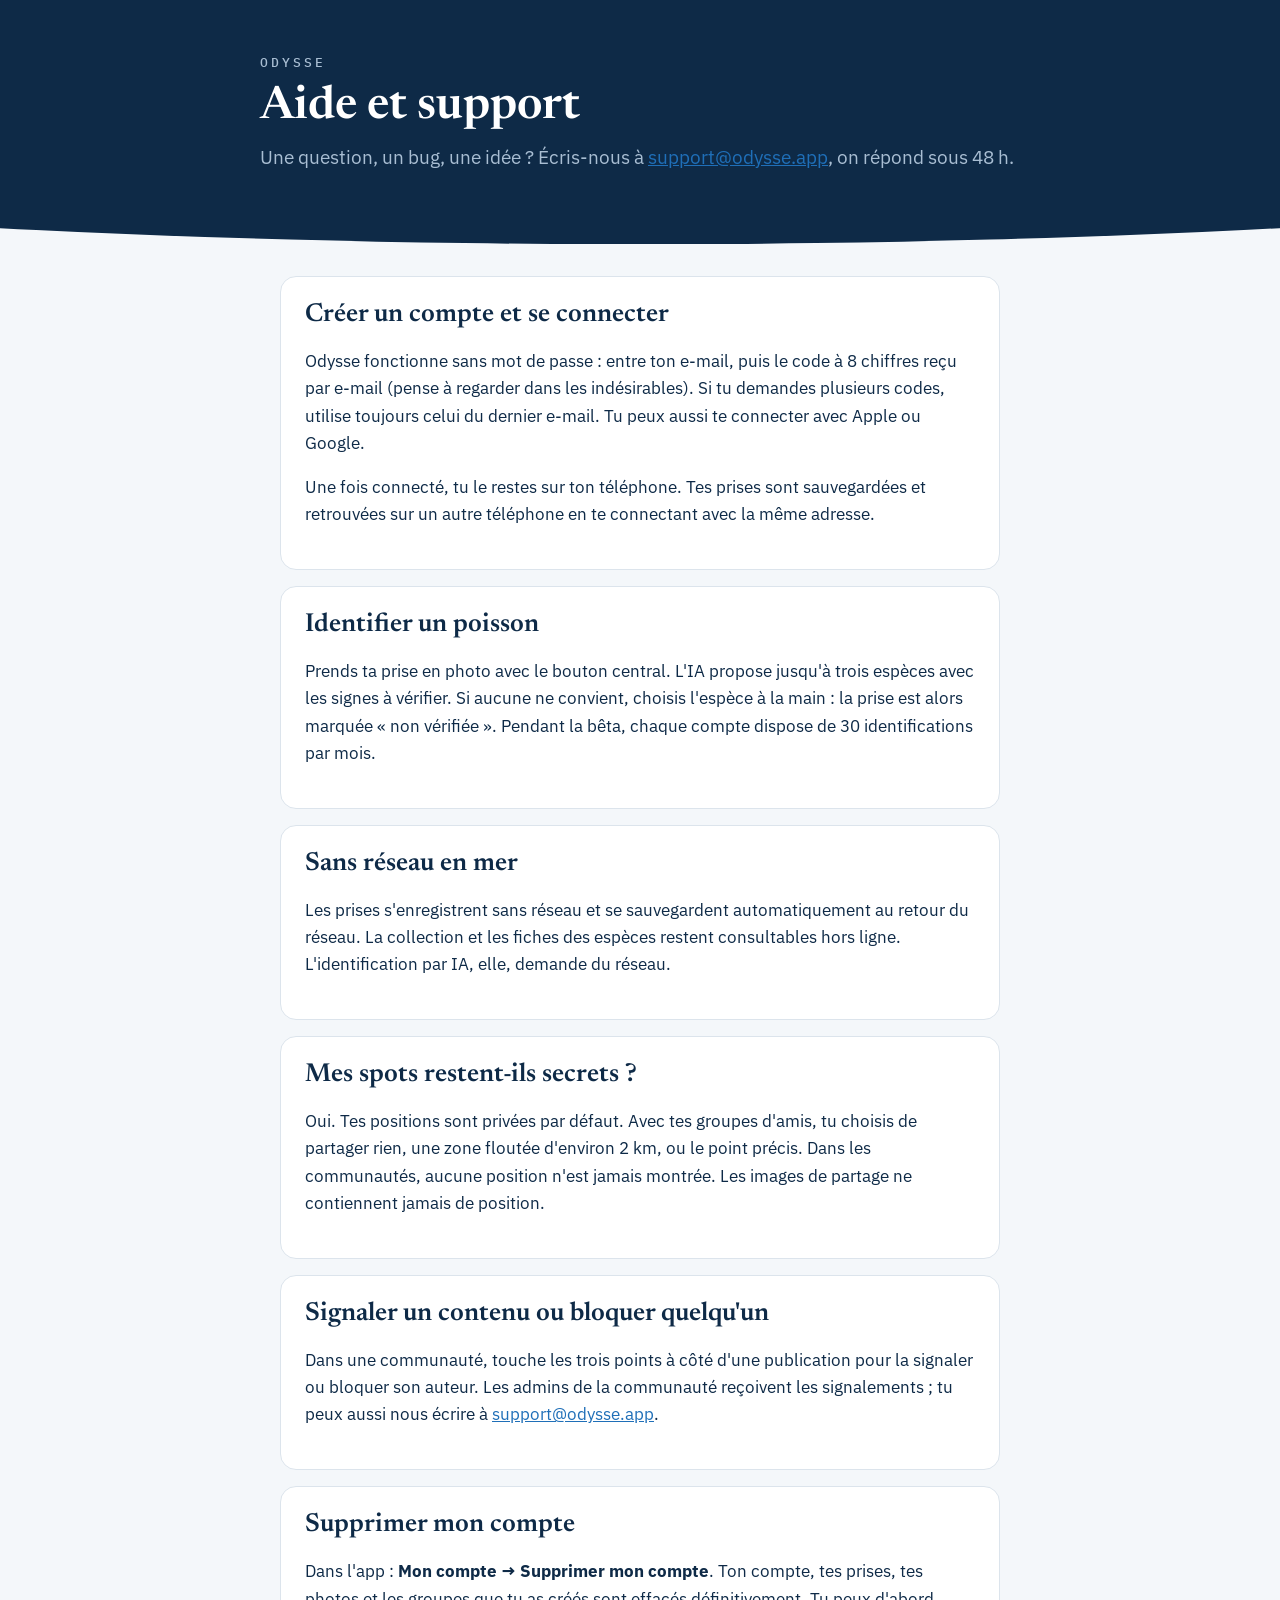
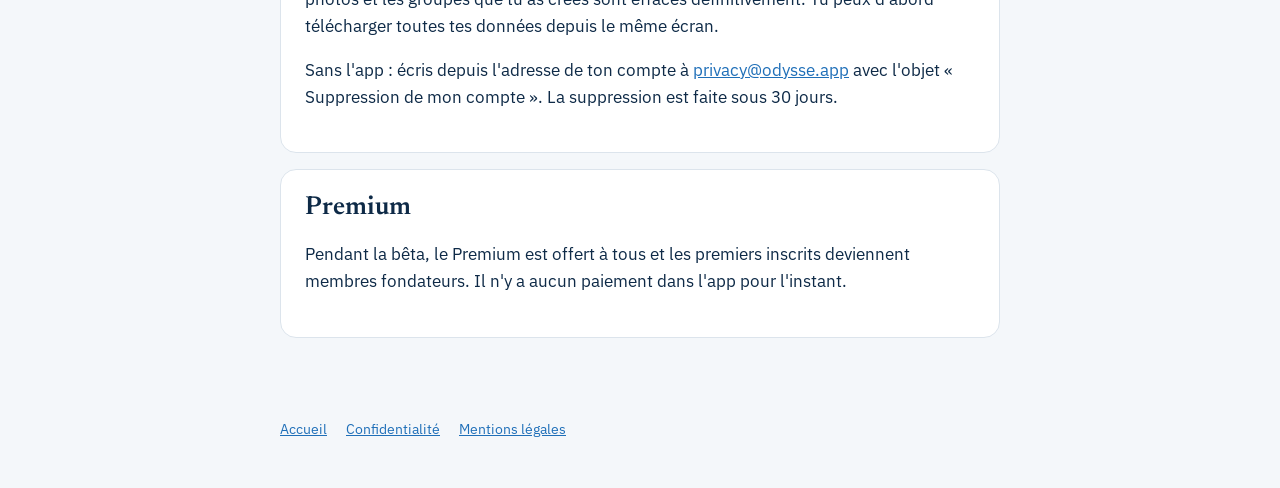
==== aide.html @ 1b55c4dd "Page Aide" ====
<!doctype html>
<html lang="fr">
<head>
  <meta charset="utf-8" />
  <meta name="viewport" content="width=device-width, initial-scale=1" />
  <title>Aide · Odysse</title>
  <meta name="description" content="Aide et support de l'app Odysse · Pêche en mer : compte, identification des poissons, confidentialité, suppression du compte." />
  <link rel="preconnect" href="https://fonts.googleapis.com" />
  <link href="https://fonts.googleapis.com/css2?family=IBM+Plex+Mono:wght@500&family=IBM+Plex+Sans:wght@400;600&family=Newsreader:wght@600&display=swap" rel="stylesheet" />
  <link rel="stylesheet" href="style.css" />
</head>
<body>
  <header>
    <div class="wrap">
      <div class="kicker"><a href="index.html" style="color:inherit;text-decoration:none">Odysse</a></div>
      <h1>Aide et support</h1>
      <p>Une question, un bug, une idée ? Écris-nous à <a href="mailto:support@odysse.app">support@odysse.app</a>, on répond sous 48 h.</p>
    </div>
  </header>
  <main class="wrap">
    <section>
      <h2>Créer un compte et se connecter</h2>
      <p>Odysse fonctionne sans mot de passe : entre ton e-mail, puis le code à 8 chiffres reçu par e-mail (pense à regarder dans les indésirables). Si tu demandes plusieurs codes, utilise toujours celui du dernier e-mail. Tu peux aussi te connecter avec Apple ou Google.</p>
      <p>Une fois connecté, tu le restes sur ton téléphone. Tes prises sont sauvegardées et retrouvées sur un autre téléphone en te connectant avec la même adresse.</p>
    </section>
    <section>
      <h2>Identifier un poisson</h2>
      <p>Prends ta prise en photo avec le bouton central. L'IA propose jusqu'à trois espèces avec les signes à vérifier. Si aucune ne convient, choisis l'espèce à la main : la prise est alors marquée « non vérifiée ». Pendant la bêta, chaque compte dispose de 30 identifications par mois.</p>
    </section>
    <section>
      <h2>Sans réseau en mer</h2>
      <p>Les prises s'enregistrent sans réseau et se sauvegardent automatiquement au retour du réseau. La collection et les fiches des espèces restent consultables hors ligne. L'identification par IA, elle, demande du réseau.</p>
    </section>
    <section>
      <h2>Mes spots restent-ils secrets ?</h2>
      <p>Oui. Tes positions sont privées par défaut. Avec tes groupes d'amis, tu choisis de partager rien, une zone floutée d'environ 2 km, ou le point précis. Dans les communautés, aucune position n'est jamais montrée. Les images de partage ne contiennent jamais de position.</p>
    </section>
    <section>
      <h2>Signaler un contenu ou bloquer quelqu'un</h2>
      <p>Dans une communauté, touche les trois points à côté d'une publication pour la signaler ou bloquer son auteur. Les admins de la communauté reçoivent les signalements ; tu peux aussi nous écrire à <a href="mailto:support@odysse.app">support@odysse.app</a>.</p>
    </section>
    <section id="supprimer-mon-compte">
      <h2>Supprimer mon compte</h2>
      <p>Dans l'app : <strong>Mon compte → Supprimer mon compte</strong>. Ton compte, tes prises, tes photos et les groupes que tu as créés sont effacés définitivement. Tu peux d'abord télécharger toutes tes données depuis le même écran.</p>
      <p>Sans l'app : écris depuis l'adresse de ton compte à <a href="mailto:privacy@odysse.app?subject=Suppression%20de%20mon%20compte%20Odysse">privacy@odysse.app</a> avec l'objet « Suppression de mon compte ». La suppression est faite sous 30 jours.</p>
    </section>
    <section>
      <h2>Premium</h2>
      <p>Pendant la bêta, le Premium est offert à tous et les premiers inscrits deviennent membres fondateurs. Il n'y a aucun paiement dans l'app pour l'instant.</p>
    </section>
  </main>
  <footer class="wrap">
    <a href="index.html">Accueil</a>
    <a href="confidentialite.html">Confidentialité</a>
    <a href="mentions-legales.html">Mentions légales</a>
  </footer>
</body>
</html>
---- style.css ----
:root {
  --deep: #0e2a47;
  --deep-2: #a9bed3;
  --bg: #f4f7fa;
  --surface: #ffffff;
  --border: #dce4ec;
  --text: #0e2a47;
  --muted: #5e738a;
  --accent: #1f6fb8;
}
* { box-sizing: border-box; }
body {
  margin: 0;
  background: var(--bg);
  color: var(--text);
  font: 17px/1.6 'IBM Plex Sans', system-ui, sans-serif;
}
a { color: var(--accent); }
header {
  background: var(--deep);
  color: #fff;
  padding: 56px 20px 72px;
  clip-path: ellipse(140% 100% at 50% 0%);
}
.wrap { max-width: 760px; margin: 0 auto; }
.kicker {
  font: 500 13px/1 'IBM Plex Mono', monospace;
  letter-spacing: 3px;
  color: var(--deep-2);
  text-transform: uppercase;
}
h1, h2 { font-family: 'Newsreader', Georgia, serif; font-weight: 600; line-height: 1.15; }
h1 { font-size: 46px; margin: 12px 0 8px; }
header p { color: var(--deep-2); font-size: 19px; margin: 0; }
main { padding: 32px 20px 64px; }
section {
  background: var(--surface);
  border: 1px solid var(--border);
  border-radius: 16px;
  padding: 24px;
  margin-bottom: 16px;
}
h2 { font-size: 26px; margin: 0 0 10px; }
ul { padding-left: 20px; }
li { margin-bottom: 6px; }
.muted { color: var(--muted); font-size: 15px; }
footer { padding: 0 20px 48px; color: var(--muted); font-size: 14px; }
footer a { margin-right: 16px; }
@media (max-width: 600px) { h1 { font-size: 36px; } }

/* Page d'accueil */
.hero { padding: 72px 20px 96px; }
.hero h1 { font-size: 54px; }
.hero .lead { font-size: 21px; max-width: 560px; }
.cta {
  display: inline-block;
  margin-top: 28px;
  padding: 14px 22px;
  border-radius: 12px;
  background: #fff;
  color: var(--deep);
  font-weight: 600;
  text-decoration: none;
}
.cta-note { display: block; margin-top: 10px; font-size: 14px; color: var(--deep-2); }
.section-title { font-family: 'Newsreader', Georgia, serif; font-size: 34px; margin: 48px 0 6px; }
.section-lead { color: var(--muted); margin: 0 0 20px; }
.grid { display: grid; grid-template-columns: repeat(3, 1fr); gap: 14px; }
.grid-2 { grid-template-columns: repeat(2, 1fr); }
.card {
  background: var(--surface);
  border: 1px solid var(--border);
  border-radius: 16px;
  padding: 20px;
}
.card h3 { margin: 6px 0 6px; font-size: 18px; }
.card p { margin: 0; color: var(--muted); font-size: 15px; }
.step {
  font: 500 13px/1 'IBM Plex Mono', monospace;
  color: var(--accent);
}
.plan { display: flex; flex-direction: column; gap: 6px; }
.plan.featured { border: 2px solid var(--accent); }
.price { font: 600 36px/1.1 'IBM Plex Mono', monospace; color: var(--text); }
.price small { font-size: 15px; color: var(--muted); font-weight: 400; }
.plan ul { margin: 8px 0 0; padding-left: 18px; color: var(--text); font-size: 15px; }
.badge {
  align-self: flex-start;
  padding: 3px 10px;
  border-radius: 999px;
  background: #e7f0f8;
  color: var(--accent);
  font: 500 12px/1.4 'IBM Plex Mono', monospace;
}
.bar { display: flex; height: 18px; border-radius: 9px; overflow: hidden; margin: 14px 0 10px; }
.bar span { display: block; }
.legend { display: grid; grid-template-columns: repeat(2, 1fr); gap: 8px 16px; font-size: 15px; }
.legend i { display: inline-block; width: 10px; height: 10px; border-radius: 3px; margin-right: 8px; }
.series { display: flex; flex-wrap: wrap; gap: 8px; }
.series span {
  padding: 8px 14px;
  border-radius: 999px;
  border: 1px solid var(--border);
  background: var(--surface);
  font-size: 15px;
}
.series .on { background: var(--deep); color: #fff; border-color: var(--deep); }
@media (max-width: 720px) {
  .grid, .grid-2, .legend { grid-template-columns: 1fr; }
  .hero h1 { font-size: 40px; }
}
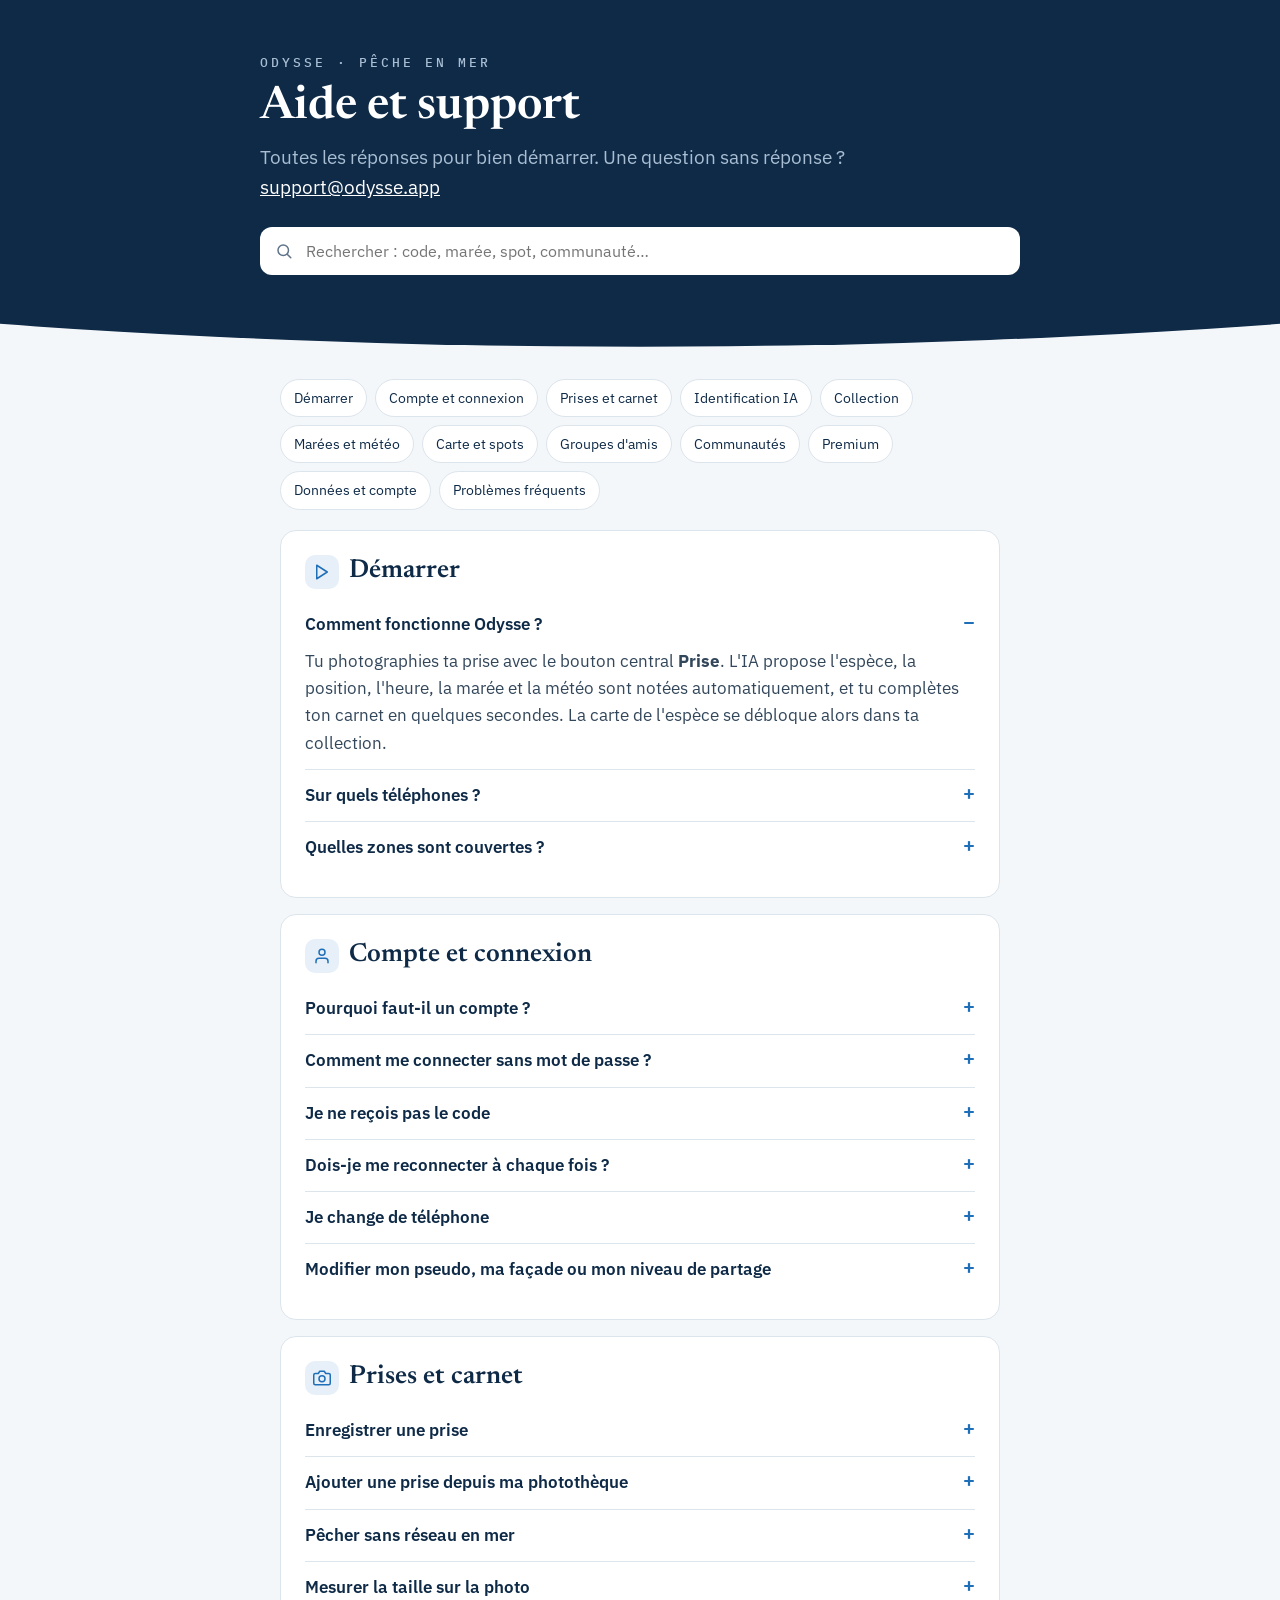
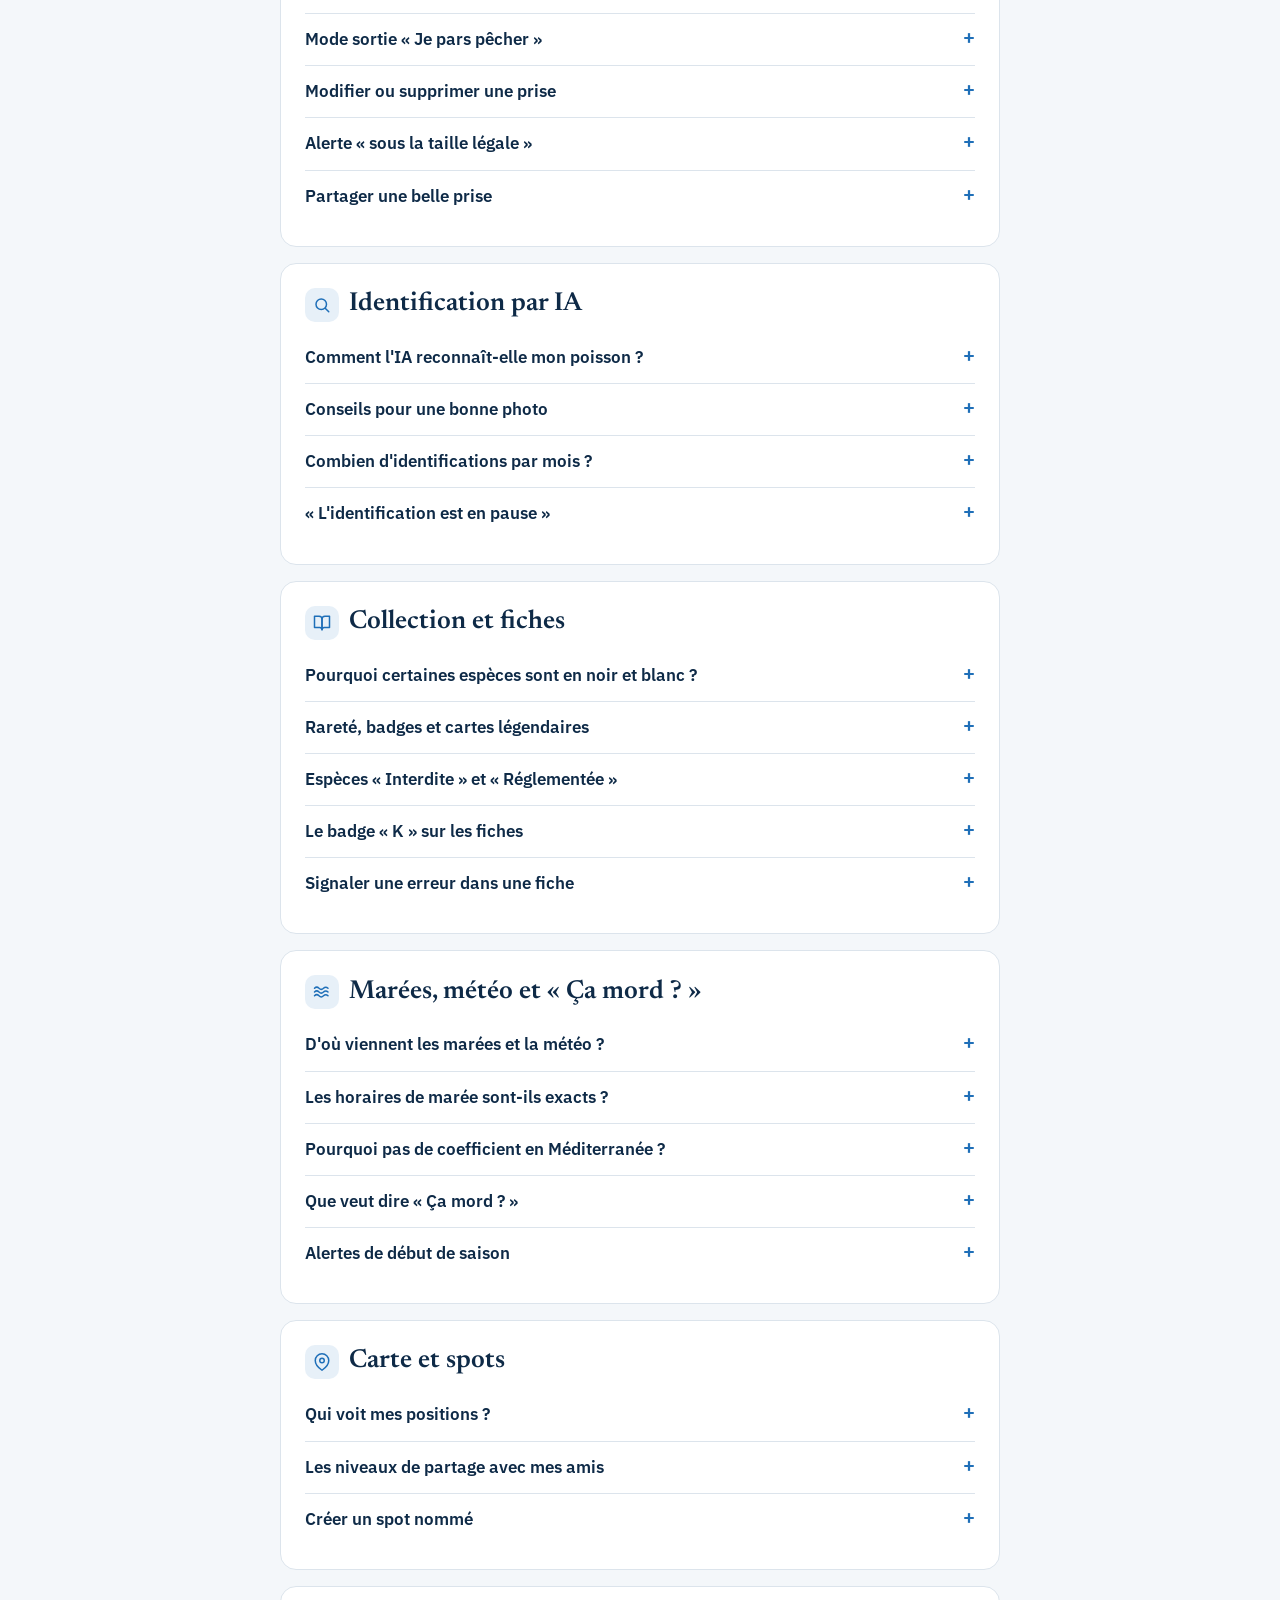
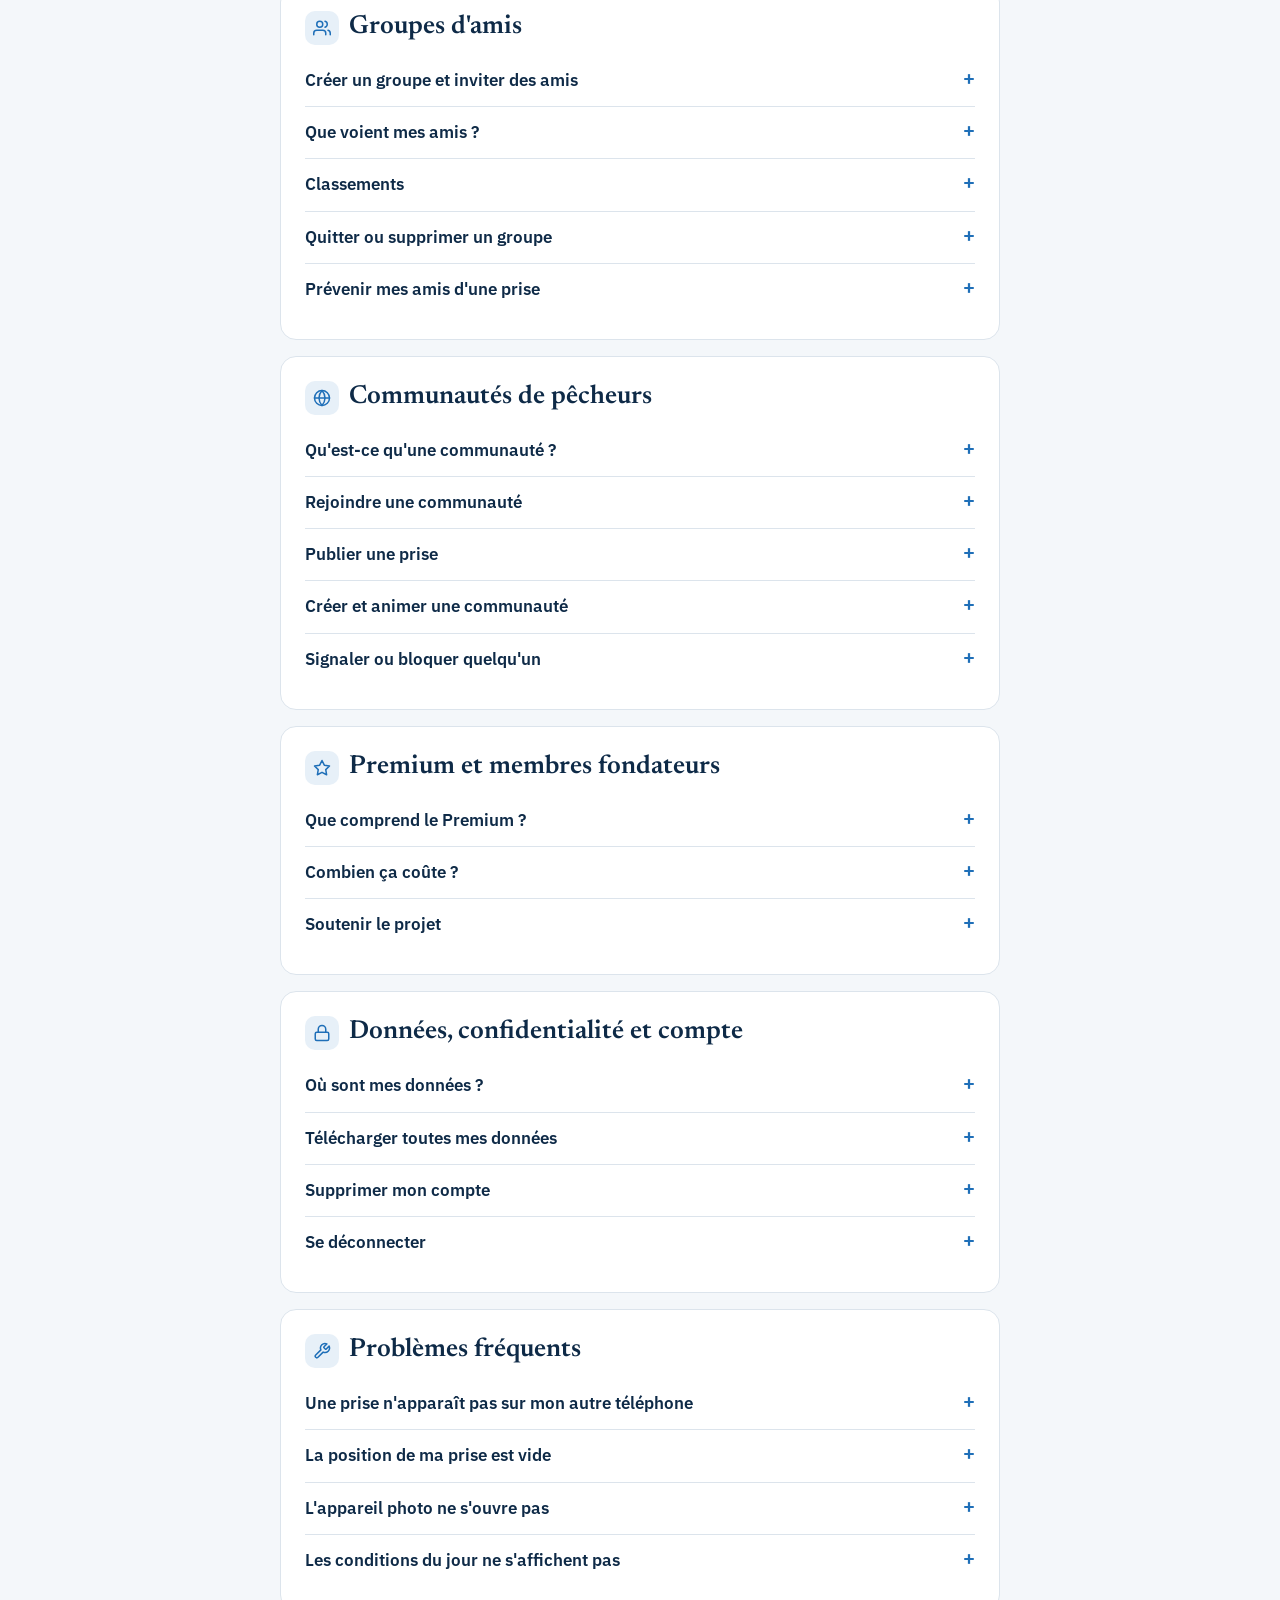
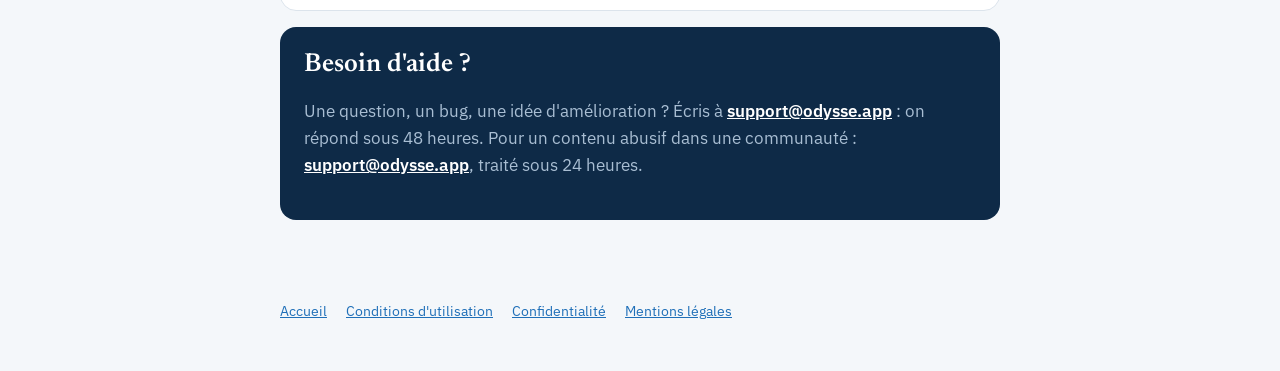
==== commit f903d0c2: "Page Aide complète" ====
--- a/aide.html
+++ b/aide.html
@@ -4,55 +4,389 @@
   <meta charset="utf-8" />
   <meta name="viewport" content="width=device-width, initial-scale=1" />
   <title>Aide · Odysse</title>
-  <meta name="description" content="Aide et support de l'app Odysse · Pêche en mer : compte, identification des poissons, confidentialité, suppression du compte." />
+  <meta name="description" content="Aide et support de l'app Odysse · Pêche en mer : compte, prises, identification par IA, collection, marées, spots, groupes, communautés, Premium, confidentialité." />
   <link rel="preconnect" href="https://fonts.googleapis.com" />
   <link href="https://fonts.googleapis.com/css2?family=IBM+Plex+Mono:wght@500&family=IBM+Plex+Sans:wght@400;600&family=Newsreader:wght@600&display=swap" rel="stylesheet" />
   <link rel="stylesheet" href="style.css" />
+  <style>
+    .search { position: relative; margin-top: 24px; }
+    .search input {
+      width: 100%; padding: 14px 16px 14px 46px; border-radius: 12px; border: 0;
+      font: 16px 'IBM Plex Sans', sans-serif; color: var(--text);
+    }
+    .search svg { position: absolute; left: 15px; top: 50%; transform: translateY(-50%); }
+    .toc { display: flex; flex-wrap: wrap; gap: 8px; margin: 0 0 20px; }
+    .toc a {
+      padding: 7px 13px; border-radius: 999px; background: var(--surface); border: 1px solid var(--border);
+      text-decoration: none; color: var(--text); font-size: 14px;
+    }
+    .toc a:hover { border-color: var(--accent); color: var(--accent); }
+    section h2 { display: flex; align-items: center; gap: 10px; }
+    section h2 .ico { width: 34px; height: 34px; border-radius: 10px; background: #e7f0f8; display: grid; place-items: center; flex: none; }
+    details { border-top: 1px solid var(--border); padding: 12px 0; }
+    details:first-of-type { border-top: 0; }
+    summary { cursor: pointer; font-weight: 600; list-style: none; display: flex; justify-content: space-between; gap: 12px; }
+    summary::-webkit-details-marker { display: none; }
+    summary::after { content: '+'; color: var(--accent); font: 600 20px/1 'IBM Plex Mono', monospace; }
+    details[open] summary::after { content: '−'; }
+    details p, details ul { margin: 10px 0 0; color: #33475b; }
+    details li { margin-bottom: 4px; }
+    .contact { background: var(--deep); color: #fff; border: 0; }
+    .contact h2, .contact p { color: #fff; }
+    .contact p { color: var(--deep-2); }
+    .contact a { color: #fff; font-weight: 600; }
+    .empty { display: none; text-align: center; color: var(--muted); padding: 24px; }
+    mark { background: #fbf3e4; padding: 0 2px; border-radius: 3px; }
+  </style>
 </head>
 <body>
   <header>
     <div class="wrap">
-      <div class="kicker"><a href="index.html" style="color:inherit;text-decoration:none">Odysse</a></div>
+      <div class="kicker"><a href="index.html" style="color:inherit;text-decoration:none">Odysse · Pêche en mer</a></div>
       <h1>Aide et support</h1>
-      <p>Une question, un bug, une idée ? Écris-nous à <a href="mailto:support@odysse.app">support@odysse.app</a>, on répond sous 48 h.</p>
+      <p>Toutes les réponses pour bien démarrer. Une question sans réponse ? <a href="mailto:support@odysse.app" style="color:#fff">support@odysse.app</a></p>
+      <div class="search">
+        <svg width="18" height="18" viewBox="0 0 24 24" fill="none" stroke="#5e738a" stroke-width="2" stroke-linecap="round" aria-hidden="true"><circle cx="11" cy="11" r="7"/><line x1="21" y1="21" x2="16.6" y2="16.6"/></svg>
+        <input id="q" type="search" placeholder="Rechercher : code, marée, spot, communauté…" aria-label="Rechercher dans l'aide" />
+      </div>
     </div>
   </header>
+
   <main class="wrap">
-    <section>
-      <h2>Créer un compte et se connecter</h2>
-      <p>Odysse fonctionne sans mot de passe : entre ton e-mail, puis le code à 8 chiffres reçu par e-mail (pense à regarder dans les indésirables). Si tu demandes plusieurs codes, utilise toujours celui du dernier e-mail. Tu peux aussi te connecter avec Apple ou Google.</p>
-      <p>Une fois connecté, tu le restes sur ton téléphone. Tes prises sont sauvegardées et retrouvées sur un autre téléphone en te connectant avec la même adresse.</p>
-    </section>
-    <section>
-      <h2>Identifier un poisson</h2>
-      <p>Prends ta prise en photo avec le bouton central. L'IA propose jusqu'à trois espèces avec les signes à vérifier. Si aucune ne convient, choisis l'espèce à la main : la prise est alors marquée « non vérifiée ». Pendant la bêta, chaque compte dispose de 30 identifications par mois.</p>
-    </section>
-    <section>
-      <h2>Sans réseau en mer</h2>
-      <p>Les prises s'enregistrent sans réseau et se sauvegardent automatiquement au retour du réseau. La collection et les fiches des espèces restent consultables hors ligne. L'identification par IA, elle, demande du réseau.</p>
-    </section>
-    <section>
-      <h2>Mes spots restent-ils secrets ?</h2>
-      <p>Oui. Tes positions sont privées par défaut. Avec tes groupes d'amis, tu choisis de partager rien, une zone floutée d'environ 2 km, ou le point précis. Dans les communautés, aucune position n'est jamais montrée. Les images de partage ne contiennent jamais de position.</p>
-    </section>
-    <section>
-      <h2>Signaler un contenu ou bloquer quelqu'un</h2>
-      <p>Dans une communauté, touche les trois points à côté d'une publication pour la signaler ou bloquer son auteur. Les admins de la communauté reçoivent les signalements ; tu peux aussi nous écrire à <a href="mailto:support@odysse.app">support@odysse.app</a>.</p>
-    </section>
-    <section id="supprimer-mon-compte">
-      <h2>Supprimer mon compte</h2>
-      <p>Dans l'app : <strong>Mon compte → Supprimer mon compte</strong>. Ton compte, tes prises, tes photos et les groupes que tu as créés sont effacés définitivement. Tu peux d'abord télécharger toutes tes données depuis le même écran.</p>
-      <p>Sans l'app : écris depuis l'adresse de ton compte à <a href="mailto:privacy@odysse.app?subject=Suppression%20de%20mon%20compte%20Odysse">privacy@odysse.app</a> avec l'objet « Suppression de mon compte ». La suppression est faite sous 30 jours.</p>
-    </section>
-    <section>
-      <h2>Premium</h2>
-      <p>Pendant la bêta, le Premium est offert à tous et les premiers inscrits deviennent membres fondateurs. Il n'y a aucun paiement dans l'app pour l'instant.</p>
+    <nav class="toc" aria-label="Sommaire">
+      <a href="#demarrer">Démarrer</a>
+      <a href="#compte">Compte et connexion</a>
+      <a href="#prises">Prises et carnet</a>
+      <a href="#ia">Identification IA</a>
+      <a href="#collection">Collection</a>
+      <a href="#conditions">Marées et météo</a>
+      <a href="#spots">Carte et spots</a>
+      <a href="#amis">Groupes d'amis</a>
+      <a href="#communautes">Communautés</a>
+      <a href="#premium">Premium</a>
+      <a href="#donnees">Données et compte</a>
+      <a href="#problemes">Problèmes fréquents</a>
+    </nav>
+
+    <section id="demarrer">
+      <h2><span class="ico"><svg width="18" height="18" viewBox="0 0 24 24" fill="none" stroke="#1F6FB8" stroke-width="2" stroke-linecap="round" stroke-linejoin="round" aria-hidden="true"><polygon points="5 3 19 12 5 21 5 3"/></svg></span>Démarrer</h2>
+      <details open>
+        <summary>Comment fonctionne Odysse ?</summary>
+        <p>Tu photographies ta prise avec le bouton central <strong>Prise</strong>. L'IA propose l'espèce, la position, l'heure, la marée et la météo sont notées automatiquement, et tu complètes ton carnet en quelques secondes. La carte de l'espèce se débloque alors dans ta collection.</p>
+      </details>
+      <details>
+        <summary>Sur quels téléphones ?</summary>
+        <p>iPhone d'abord (iOS récent), Android ensuite. L'app est en français et en anglais, selon la langue de ton téléphone.</p>
+      </details>
+      <details>
+        <summary>Quelles zones sont couvertes ?</summary>
+        <p>La Manche, l'Atlantique et la Méditerranée françaises : plus de 150 espèces de poissons, céphalopodes, crustacés et coquillages, avec la réglementation par façade.</p>
+      </details>
+    </section>
+
+    <section id="compte">
+      <h2><span class="ico"><svg width="18" height="18" viewBox="0 0 24 24" fill="none" stroke="#1F6FB8" stroke-width="2" stroke-linecap="round" stroke-linejoin="round" aria-hidden="true"><path d="M20 21v-2a4 4 0 0 0-4-4H8a4 4 0 0 0-4 4v2"/><circle cx="12" cy="7" r="4"/></svg></span>Compte et connexion</h2>
+      <details>
+        <summary>Pourquoi faut-il un compte ?</summary>
+        <p>Ton compte sauvegarde ton carnet et tes photos en ligne : tu les retrouves sur un nouveau téléphone, et tu peux pêcher avec tes amis. Ton e-mail n'est jamais montré aux autres.</p>
+      </details>
+      <details>
+        <summary>Comment me connecter sans mot de passe ?</summary>
+        <p>Entre ton e-mail : tu reçois un <strong>code à 8 chiffres</strong> (objet « Ton code Odysse »), valable une heure. Tu peux aussi utiliser <strong>Continuer avec Apple</strong> ou <strong>Continuer avec Google</strong>.</p>
+      </details>
+      <details>
+        <summary>Je ne reçois pas le code</summary>
+        <ul>
+          <li>Regarde dans les <strong>indésirables</strong> (spam) et l'onglet Promotions de Gmail.</li>
+          <li>Vérifie l'orthographe de l'adresse.</li>
+          <li>Le bouton « Renvoyer un code » apparaît après 60 secondes. Utilise toujours le code du <strong>dernier</strong> e-mail : chaque nouvelle demande annule la précédente.</li>
+          <li>Après plusieurs demandes rapprochées, les envois sont bloqués quelques minutes par sécurité : patiente puis réessaie.</li>
+        </ul>
+      </details>
+      <details>
+        <summary>Dois-je me reconnecter à chaque fois ?</summary>
+        <p>Non. Une fois connecté, tu le restes sur ton téléphone, même sans réseau. Tu ne te reconnectes qu'après « Se déconnecter » ou sur un nouveau téléphone.</p>
+      </details>
+      <details>
+        <summary>Je change de téléphone</summary>
+        <p>Installe Odysse et connecte-toi avec la même adresse (ou le même compte Apple / Google) : tes prises et leurs photos sont récupérées automatiquement.</p>
+      </details>
+      <details>
+        <summary>Modifier mon pseudo, ma façade ou mon niveau de partage</summary>
+        <p>Dans <strong>Mon compte</strong> (icône en haut de l'accueil). Ton pseudo est le seul nom visible par tes amis et les communautés.</p>
+      </details>
+    </section>
+
+    <section id="prises">
+      <h2><span class="ico"><svg width="18" height="18" viewBox="0 0 24 24" fill="none" stroke="#1F6FB8" stroke-width="2" stroke-linecap="round" stroke-linejoin="round" aria-hidden="true"><path d="M23 19a2 2 0 0 1-2 2H3a2 2 0 0 1-2-2V8a2 2 0 0 1 2-2h4l2-3h6l2 3h4a2 2 0 0 1 2 2z"/><circle cx="12" cy="13" r="4"/></svg></span>Prises et carnet</h2>
+      <details>
+        <summary>Enregistrer une prise</summary>
+        <p>Touche le bouton central, prends la photo, confirme l'espèce, puis remplis ce que tu veux : technique, appât ou leurre, poste, taille, poids, relâché ou gardé, note. Seule la photo est indispensable.</p>
+      </details>
+      <details>
+        <summary>Ajouter une prise depuis ma photothèque</summary>
+        <p>C'est possible et gratuit. Si la photo a gardé sa <strong>date et sa position d'origine</strong>, la prise compte normalement. Sinon (capture d'écran, image reçue par message), elle est marquée « importée » : elle apparaît dans ton carnet et ta collection, mais pas dans les records.</p>
+      </details>
+      <details>
+        <summary>Pêcher sans réseau en mer</summary>
+        <p>Tout s'enregistre sur le téléphone, sans réseau. La sauvegarde en ligne se fait toute seule au retour du réseau. La collection et les fiches restent consultables hors ligne ; seule l'identification par IA demande du réseau (sinon, choisis l'espèce à la main).</p>
+      </details>
+      <details>
+        <summary>Mesurer la taille sur la photo</summary>
+        <p>Pose le poisson à côté d'un objet connu (carte bancaire, canette, téléphone, mètre) et touche « Estimer la taille sur la photo ». C'est une estimation : vérifie au mètre si possible. Compte une identification IA.</p>
+      </details>
+      <details>
+        <summary>Mode sortie « Je pars pêcher »</summary>
+        <p>Depuis l'accueil, démarre une sortie : sa durée et toutes tes prises sont rassemblées, et le carnet se pré-remplit avec ta prise précédente. Un résumé t'attend à la fin.</p>
+      </details>
+      <details>
+        <summary>Modifier ou supprimer une prise</summary>
+        <p>Ouvre la prise depuis l'accueil ou ta collection : bouton <strong>Modifier</strong>, ou « Supprimer » tout en bas.</p>
+      </details>
+      <details>
+        <summary>Alerte « sous la taille légale »</summary>
+        <p>Odysse compare la taille saisie à la taille minimale de la façade où tu pêches. Les tailles sont données à titre indicatif : vérifie toujours la réglementation en vigueur, qui peut changer ou varier localement.</p>
+      </details>
+      <details>
+        <summary>Partager une belle prise</summary>
+        <p>Sur la fiche de la prise, touche <strong>Partager</strong> : une image au format publication ou story est créée, prête pour Instagram, Facebook, TikTok ou WhatsApp. La légende est copiée automatiquement. L'image ne contient <strong>jamais</strong> ta position.</p>
+      </details>
+    </section>
+
+    <section id="ia">
+      <h2><span class="ico"><svg width="18" height="18" viewBox="0 0 24 24" fill="none" stroke="#1F6FB8" stroke-width="2" stroke-linecap="round" stroke-linejoin="round" aria-hidden="true"><circle cx="11" cy="11" r="7"/><line x1="21" y1="21" x2="16.6" y2="16.6"/></svg></span>Identification par IA</h2>
+      <details>
+        <summary>Comment l'IA reconnaît-elle mon poisson ?</summary>
+        <p>Elle propose jusqu'à trois espèces avec un indice de confiance et les signes distinctifs à vérifier. Si aucune ne convient, choisis l'espèce à la main : la prise est alors marquée « non vérifiée ».</p>
+      </details>
+      <details>
+        <summary>Conseils pour une bonne photo</summary>
+        <ul>
+          <li>Le poisson entier, de profil, à plat, bien éclairé.</li>
+          <li>Les nageoires dépliées et la tête visible.</li>
+          <li>Évite les reflets et le contre-jour.</li>
+        </ul>
+      </details>
+      <details>
+        <summary>Combien d'identifications par mois ?</summary>
+        <p>Pendant la bêta, <strong>30 identifications par mois</strong> et par compte, remises à zéro le 1er du mois. Le compteur s'affiche sous le bouton « Identifier ». Le choix manuel de l'espèce reste toujours possible, sans limite.</p>
+      </details>
+      <details>
+        <summary>« L'identification est en pause »</summary>
+        <p>Chaque photo analysée a un coût réel. Si le budget de la bêta est atteint pour le mois, l'identification se met en pause pour tout le monde jusqu'au 1er du mois suivant. Tu peux continuer à enregistrer tes prises en choisissant l'espèce à la main.</p>
+      </details>
+    </section>
+
+    <section id="collection">
+      <h2><span class="ico"><svg width="18" height="18" viewBox="0 0 24 24" fill="none" stroke="#1F6FB8" stroke-width="2" stroke-linecap="round" stroke-linejoin="round" aria-hidden="true"><path d="M2 3h6a4 4 0 0 1 4 4v14a3 3 0 0 0-3-3H2z"/><path d="M22 3h-6a4 4 0 0 0-4 4v14a3 3 0 0 1 3-3h7z"/></svg></span>Collection et fiches</h2>
+      <details>
+        <summary>Pourquoi certaines espèces sont en noir et blanc ?</summary>
+        <p>Ce sont celles que tu n'as pas encore pêchées. Dès ta première prise, la carte passe en couleur avec ta photo.</p>
+      </details>
+      <details>
+        <summary>Rareté, badges et cartes légendaires</summary>
+        <p>Chaque espèce a une rareté (commune, peu commune, rare, très rare). Des badges récompensent tes sorties (première prise, nombre d'espèces, pêche de nuit…). Une espèce prise 10 fois devient une carte légendaire.</p>
+      </details>
+      <details>
+        <summary>Espèces « Interdite » et « Réglementée »</summary>
+        <p>« Interdite » : espèce protégée ou sous moratoire, qu'on ne peut pas garder (pas de carte de prise). « Réglementée » : quotas, périodes ou déclarations particulières. Lis la section réglementation de la fiche.</p>
+      </details>
+      <details>
+        <summary>Le badge « K » sur les fiches</summary>
+        <p>Il indique un poisson considéré comme casher (à nageoires et écailles). C'est une indication générale, à confirmer auprès de ton autorité rabbinique.</p>
+      </details>
+      <details>
+        <summary>Signaler une erreur dans une fiche</summary>
+        <p>En bas de chaque fiche, touche « Signaler une erreur sur cette fiche » (taille, saison, photo, texte). Merci, ça aide toute la communauté.</p>
+      </details>
+    </section>
+
+    <section id="conditions">
+      <h2><span class="ico"><svg width="18" height="18" viewBox="0 0 24 24" fill="none" stroke="#1F6FB8" stroke-width="2" stroke-linecap="round" stroke-linejoin="round" aria-hidden="true"><path d="M2 12c2-2 4-2 6 0s4 2 6 0 4-2 6 0"/><path d="M2 17c2-2 4-2 6 0s4 2 6 0 4-2 6 0"/><path d="M2 7c2-2 4-2 6 0s4 2 6 0 4-2 6 0"/></svg></span>Marées, météo et « Ça mord ? »</h2>
+      <details>
+        <summary>D'où viennent les marées et la météo ?</summary>
+        <p>D'Open-Meteo (données libres). La position utilisée est arrondie à environ 10 km : ton spot n'est jamais envoyé.</p>
+      </details>
+      <details>
+        <summary>Les horaires de marée sont-ils exacts ?</summary>
+        <p>Ce sont des estimations (précision de 30 minutes à 1 heure selon les endroits), marquées « estimé ». Pour la navigation et la sécurité, réfère-toi toujours aux annuaires officiels (SHOM).</p>
+      </details>
+      <details>
+        <summary>Pourquoi pas de coefficient en Méditerranée ?</summary>
+        <p>Le coefficient de marée n'a de sens qu'en Manche et en Atlantique ; en Méditerranée, la marée est très faible.</p>
+      </details>
+      <details>
+        <summary>Que veut dire « Ça mord ? »</summary>
+        <p>Une note ludique du jour, basée sur la marée, la lune, le vent et la pression… et sur tes propres prises : plus tu en enregistres, plus elle tient compte de tes habitudes.</p>
+      </details>
+      <details>
+        <summary>Alertes de début de saison</summary>
+        <p>Sur la fiche d'une espèce, active l'alerte : tu es prévenu quand sa saison commence. Les alertes et le calendrier personnel font partie du Premium (offert pendant la bêta).</p>
+      </details>
+    </section>
+
+    <section id="spots">
+      <h2><span class="ico"><svg width="18" height="18" viewBox="0 0 24 24" fill="none" stroke="#1F6FB8" stroke-width="2" stroke-linecap="round" stroke-linejoin="round" aria-hidden="true"><path d="M21 10c0 7-9 13-9 13s-9-6-9-13a9 9 0 0 1 18 0z"/><circle cx="12" cy="10" r="3"/></svg></span>Carte et spots</h2>
+      <details>
+        <summary>Qui voit mes positions ?</summary>
+        <p>Personne, par défaut : tes positions sont <strong>privées</strong>. Toi seul vois ta carte de prises.</p>
+      </details>
+      <details>
+        <summary>Les niveaux de partage avec mes amis</summary>
+        <ul>
+          <li><strong>Privé</strong> : aucune position partagée.</li>
+          <li><strong>Zone</strong> : une position floutée à environ 2 km, calculée par le serveur.</li>
+          <li><strong>Précis</strong> : le point exact, pour tes amis de confiance.</li>
+        </ul>
+        <p>Dans les communautés, aucune position n'est jamais montrée, quel que soit ce réglage.</p>
+      </details>
+      <details>
+        <summary>Créer un spot nommé</summary>
+        <p>Sur la carte, fais un <strong>appui long</strong> à l'endroit voulu et donne-lui un nom. Les spots restent sur ton téléphone ; leurs statistiques sont dans le Premium.</p>
+      </details>
+    </section>
+
+    <section id="amis">
+      <h2><span class="ico"><svg width="18" height="18" viewBox="0 0 24 24" fill="none" stroke="#1F6FB8" stroke-width="2" stroke-linecap="round" stroke-linejoin="round" aria-hidden="true"><path d="M17 21v-2a4 4 0 0 0-4-4H5a4 4 0 0 0-4 4v2"/><circle cx="9" cy="7" r="4"/><path d="M23 21v-2a4 4 0 0 0-3-3.87"/><path d="M16 3.13a4 4 0 0 1 0 7.75"/></svg></span>Groupes d'amis</h2>
+      <details>
+        <summary>Créer un groupe et inviter des amis</summary>
+        <p>Onglet <strong>Groupes</strong> → « Créer un groupe », puis « Inviter des amis » : envoie le lien par WhatsApp, SMS ou e-mail. Il reste valable 14 jours. Tes amis peuvent aussi saisir le code dans « Rejoindre avec un code ».</p>
+      </details>
+      <details>
+        <summary>Que voient mes amis ?</summary>
+        <p>Tes prises (espèce, photo, taille, date) dans le fil du groupe, et ta position selon ton niveau de partage. Ils peuvent réagir et commenter.</p>
+      </details>
+      <details>
+        <summary>Classements</summary>
+        <p>Plus gros spécimen, nombre de prises, nombre d'espèces, poids total, première prise de la saison. Seules les prises vérifiées comptent.</p>
+      </details>
+      <details>
+        <summary>Quitter ou supprimer un groupe</summary>
+        <p>Ouvre le groupe : « Quitter le groupe » en bas. Le créateur peut le supprimer pour tous. Tes prises restent dans ton carnet.</p>
+      </details>
+      <details>
+        <summary>Prévenir mes amis d'une prise</summary>
+        <p>Bientôt : une notification envoyée à tes groupes quand tu le choisis, sans jamais la position.</p>
+      </details>
+    </section>
+
+    <section id="communautes">
+      <h2><span class="ico"><svg width="18" height="18" viewBox="0 0 24 24" fill="none" stroke="#1F6FB8" stroke-width="2" stroke-linecap="round" stroke-linejoin="round" aria-hidden="true"><circle cx="12" cy="12" r="10"/><line x1="2" y1="12" x2="22" y2="12"/><path d="M12 2a15.3 15.3 0 0 1 4 10 15.3 15.3 0 0 1-4 10 15.3 15.3 0 0 1-4-10 15.3 15.3 0 0 1 4-10z"/></svg></span>Communautés de pêcheurs</h2>
+      <details>
+        <summary>Qu'est-ce qu'une communauté ?</summary>
+        <p>Un groupe plus large de pêcheurs (par façade ou par technique), souvent des inconnus. Tu choisis chaque prise que tu y publies, une par une, et <strong>aucune position n'y est jamais montrée</strong>.</p>
+      </details>
+      <details>
+        <summary>Rejoindre une communauté</summary>
+        <p>Groupes → « Découvrir les communautés ». Certaines s'ouvrent directement, d'autres demandent la validation d'un admin : tu verras le fil dès que ta demande est acceptée.</p>
+      </details>
+      <details>
+        <summary>Publier une prise</summary>
+        <p>Ouvre ta prise, puis « Publier dans une communauté ». Les prises sous la taille légale ne peuvent pas être publiées.</p>
+      </details>
+      <details>
+        <summary>Créer et animer une communauté</summary>
+        <p>La création est réservée au Premium (offert pendant la bêta). Tu deviens admin : tu acceptes les membres, tu peux retirer une publication, exclure quelqu'un et nommer d'autres admins.</p>
+      </details>
+      <details>
+        <summary>Signaler ou bloquer quelqu'un</summary>
+        <p>Touche les trois points à côté d'une publication : « Signaler » (les admins sont prévenus) ou « Bloquer » (vous ne voyez plus vos contenus respectifs). Nous examinons les signalements sous 24 heures, selon nos <a href="conditions.html">conditions d'utilisation</a>.</p>
+      </details>
+    </section>
+
+    <section id="premium">
+      <h2><span class="ico"><svg width="18" height="18" viewBox="0 0 24 24" fill="none" stroke="#1F6FB8" stroke-width="2" stroke-linecap="round" stroke-linejoin="round" aria-hidden="true"><polygon points="12 2 15.09 8.26 22 9.27 17 14.14 18.18 21.02 12 17.77 5.82 21.02 7 14.14 2 9.27 8.91 8.26 12 2"/></svg></span>Premium et membres fondateurs</h2>
+      <details>
+        <summary>Que comprend le Premium ?</summary>
+        <p>L'historique complet de tes prises, la carte et les statistiques des spots, le calendrier personnel et les alertes de saison, les statistiques détaillées et le bilan de saison, l'export de ton carnet et la création de communautés.</p>
+      </details>
+      <details>
+        <summary>Combien ça coûte ?</summary>
+        <p><strong>Rien pendant la bêta</strong> : le Premium est offert à tous, sans paiement dans l'app. Les inscrits de la bêta deviennent <strong>membres fondateurs</strong> et garderont un avantage quand il deviendra payant.</p>
+      </details>
+      <details>
+        <summary>Soutenir le projet</summary>
+        <p>Odysse est construit par un pêcheur, sans publicité ni investisseur. Si l'app te plaît, tu peux <a href="https://ko-fi.com/odysse" target="_blank" rel="noopener">offrir un leurre sur Ko-fi</a> : ça paie l'IA et l'hébergement.</p>
+      </details>
+    </section>
+
+    <section id="donnees">
+      <h2><span class="ico"><svg width="18" height="18" viewBox="0 0 24 24" fill="none" stroke="#1F6FB8" stroke-width="2" stroke-linecap="round" stroke-linejoin="round" aria-hidden="true"><rect x="3" y="11" width="18" height="11" rx="2"/><path d="M7 11V7a5 5 0 0 1 10 0v4"/></svg></span>Données, confidentialité et compte</h2>
+      <details>
+        <summary>Où sont mes données ?</summary>
+        <p>Sur ton téléphone et, pour la sauvegarde, sur des serveurs en Europe. Aucune publicité, aucune donnée revendue. Détails dans la <a href="confidentialite.html">politique de confidentialité</a>.</p>
+      </details>
+      <details>
+        <summary>Télécharger toutes mes données</summary>
+        <p>Mon compte → « Télécharger toutes mes données » : un fichier complet avec tes prises, tes spots et tes réglages (positions exactes comprises). Gratuit.</p>
+      </details>
+      <details id="supprimer-mon-compte">
+        <summary>Supprimer mon compte</summary>
+        <p>Dans l'app : <strong>Mon compte → Supprimer mon compte</strong>. Ton compte, tes prises, tes photos et les groupes que tu as créés sont effacés définitivement.</p>
+        <p>Sans l'app : écris depuis l'adresse de ton compte à <a href="mailto:privacy@odysse.app?subject=Suppression%20de%20mon%20compte%20Odysse">privacy@odysse.app</a> avec l'objet « Suppression de mon compte ». La suppression est faite sous 30 jours.</p>
+      </details>
+      <details>
+        <summary>Se déconnecter</summary>
+        <p>Mon compte → « Se déconnecter ». Par sécurité, c'est impossible tant que des prises attendent d'être sauvegardées : reconnecte-toi au réseau quelques instants avant.</p>
+      </details>
+    </section>
+
+    <section id="problemes">
+      <h2><span class="ico"><svg width="18" height="18" viewBox="0 0 24 24" fill="none" stroke="#1F6FB8" stroke-width="2" stroke-linecap="round" stroke-linejoin="round" aria-hidden="true"><path d="M14.7 6.3a1 1 0 0 0 0 1.4l1.6 1.6a1 1 0 0 0 1.4 0l3.77-3.77a6 6 0 0 1-7.94 7.94l-6.91 6.91a2.12 2.12 0 0 1-3-3l6.91-6.91a6 6 0 0 1 7.94-7.94l-3.76 3.76z"/></svg></span>Problèmes fréquents</h2>
+      <details>
+        <summary>Une prise n'apparaît pas sur mon autre téléphone</summary>
+        <p>Elle attend sans doute la sauvegarde : ouvre l'app sur le premier téléphone avec du réseau quelques secondes, puis relance l'autre.</p>
+      </details>
+      <details>
+        <summary>La position de ma prise est vide</summary>
+        <p>Autorise la localisation pour Odysse dans les réglages du téléphone (« Lorsque l'app est active »). Tu peux aussi modifier la prise ensuite.</p>
+      </details>
+      <details>
+        <summary>L'appareil photo ne s'ouvre pas</summary>
+        <p>Vérifie l'autorisation Appareil photo pour Odysse dans les réglages du téléphone, puis relance l'app.</p>
+      </details>
+      <details>
+        <summary>Les conditions du jour ne s'affichent pas</summary>
+        <p>Elles demandent du réseau et la localisation. Sans position, Odysse utilise la façade choisie dans Mon compte.</p>
+      </details>
+    </section>
+
+    <p class="empty" id="empty">Aucune réponse ne correspond. Écris-nous à <a href="mailto:support@odysse.app">support@odysse.app</a>.</p>
+
+    <section class="contact">
+      <h2>Besoin d'aide ?</h2>
+      <p>Une question, un bug, une idée d'amélioration ? Écris à <a href="mailto:support@odysse.app">support@odysse.app</a> : on répond sous 48 heures. Pour un contenu abusif dans une communauté : <a href="mailto:support@odysse.app?subject=Signalement">support@odysse.app</a>, traité sous 24 heures.</p>
     </section>
   </main>
+
   <footer class="wrap">
     <a href="index.html">Accueil</a>
+    <a href="conditions.html">Conditions d'utilisation</a>
     <a href="confidentialite.html">Confidentialité</a>
     <a href="mentions-legales.html">Mentions légales</a>
   </footer>
+
+  <script>
+    // Recherche : n'affiche que les questions qui contiennent les mots tapés, et les ouvre.
+    const input = document.getElementById('q');
+    const items = [...document.querySelectorAll('main details')];
+    const sections = [...document.querySelectorAll('main section:not(.contact)')];
+    const normalize = (s) => s.normalize('NFD').replace(/[̀-ͯ]/g, '').toLowerCase();
+    input.addEventListener('input', () => {
+      const words = normalize(input.value).split(/\s+/).filter(Boolean);
+      let shown = 0;
+      items.forEach((d) => {
+        const ok = words.every((w) => normalize(d.textContent).includes(w));
+        d.style.display = ok ? '' : 'none';
+        d.open = words.length > 0 && ok;
+        if (ok) shown += 1;
+      });
+      sections.forEach((s) => {
+        s.style.display = [...s.querySelectorAll('details')].some((d) => d.style.display !== 'none') ? '' : 'none';
+      });
+      document.getElementById('empty').style.display = shown ? 'none' : 'block';
+      if (!words.length) items.forEach((d, i) => (d.open = i === 0));
+    });
+  </script>
 </body>
 </html>
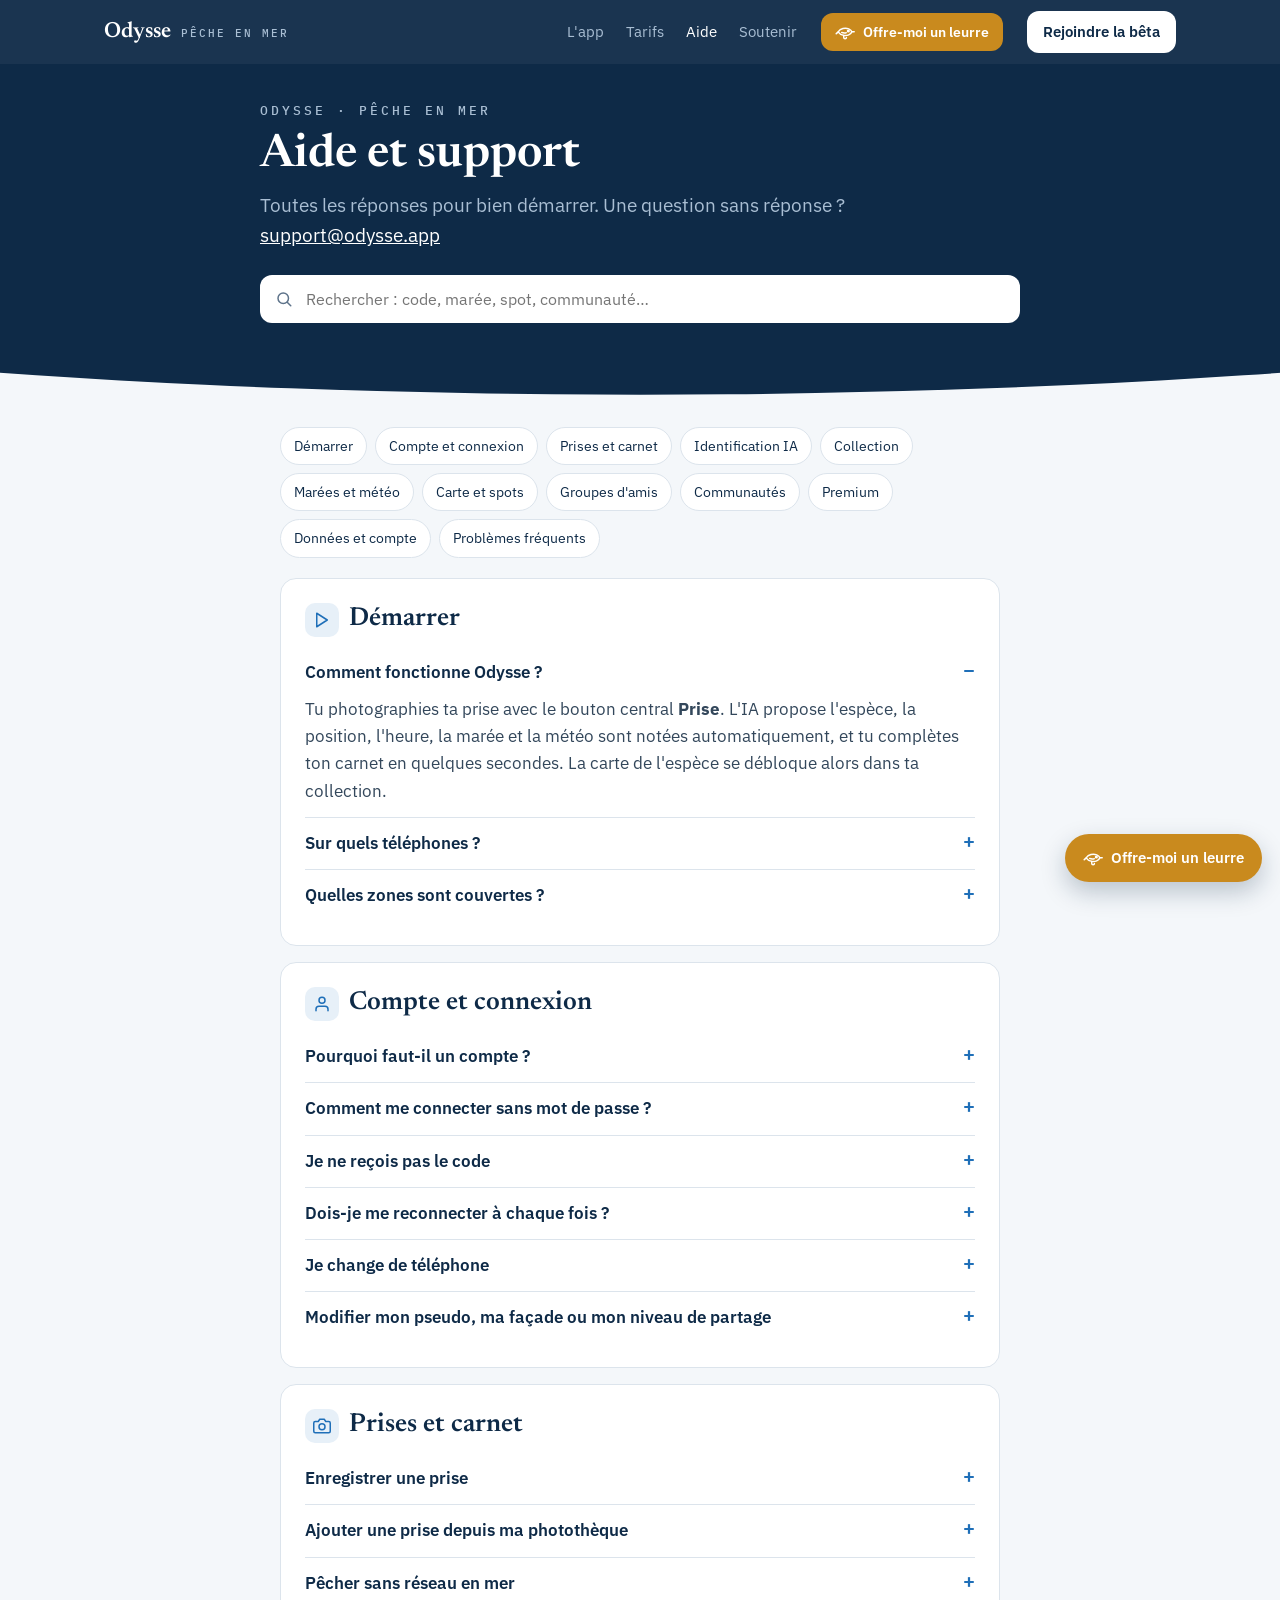
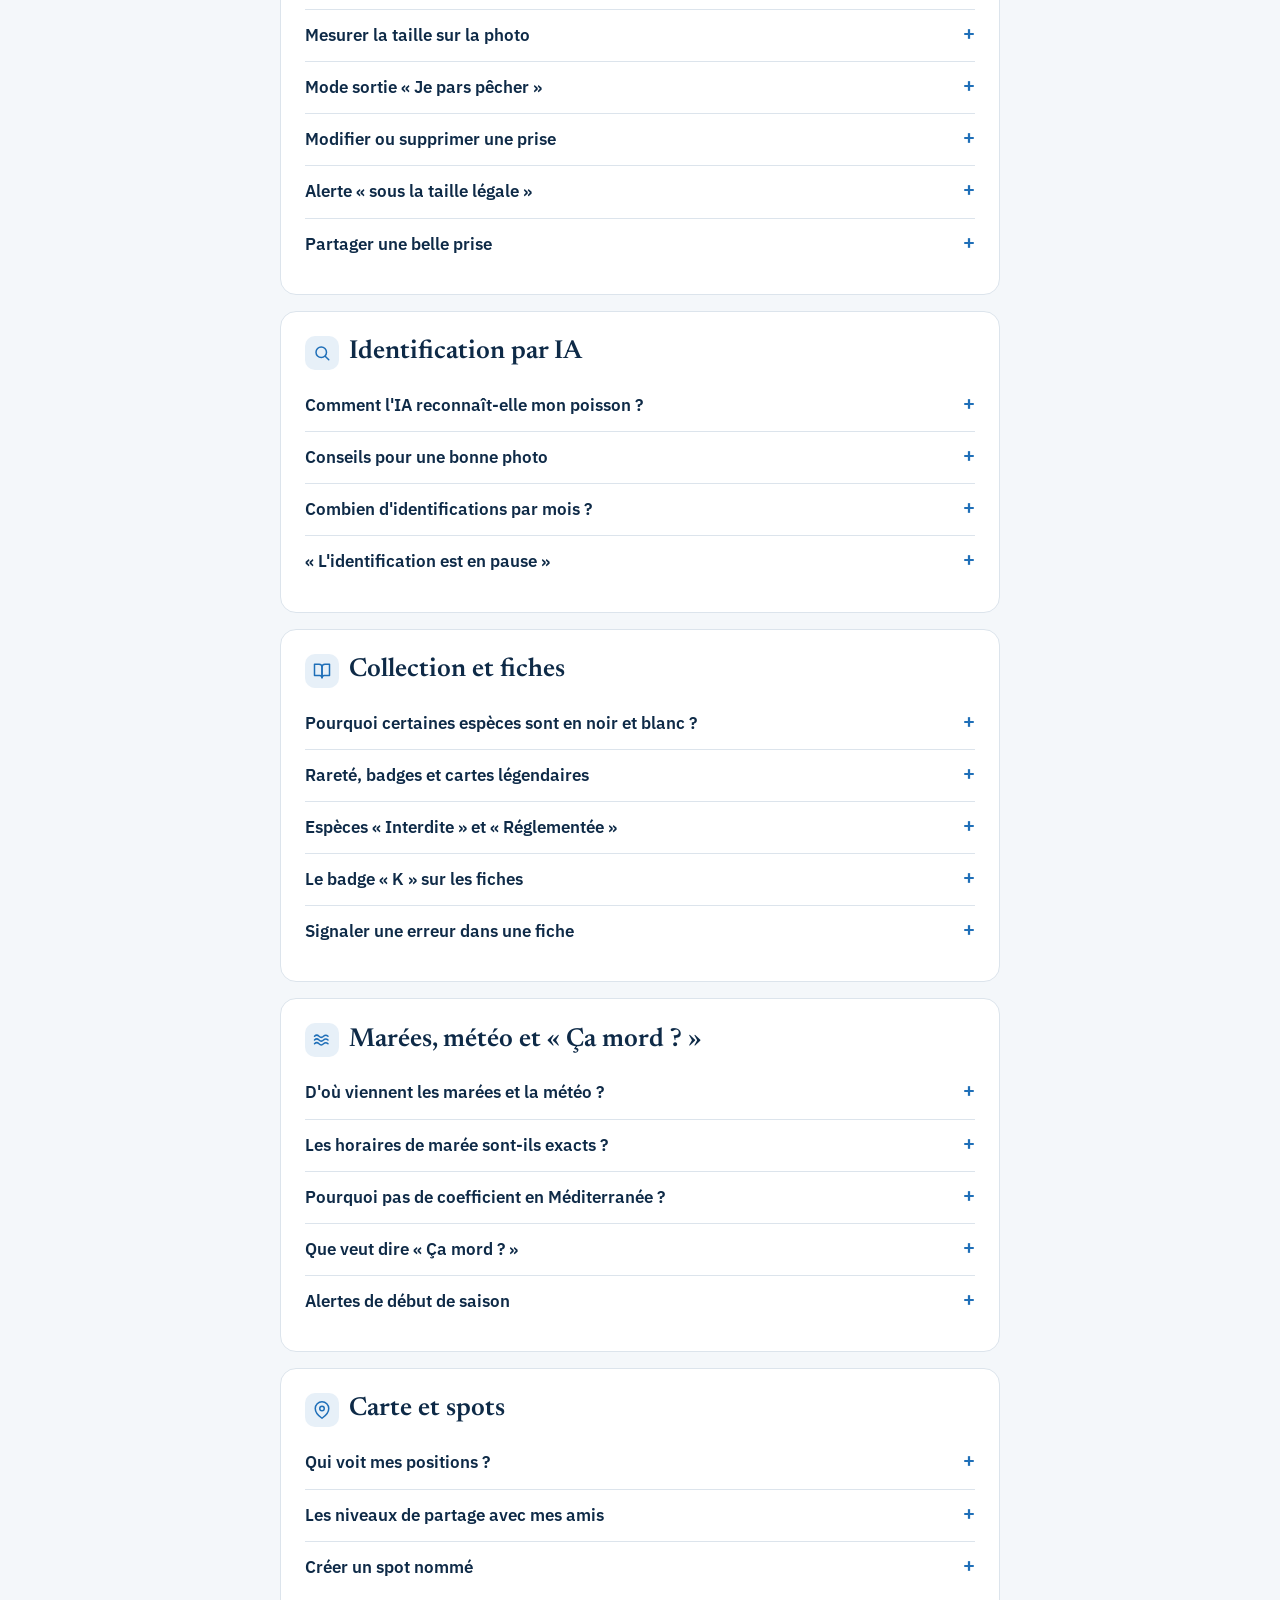
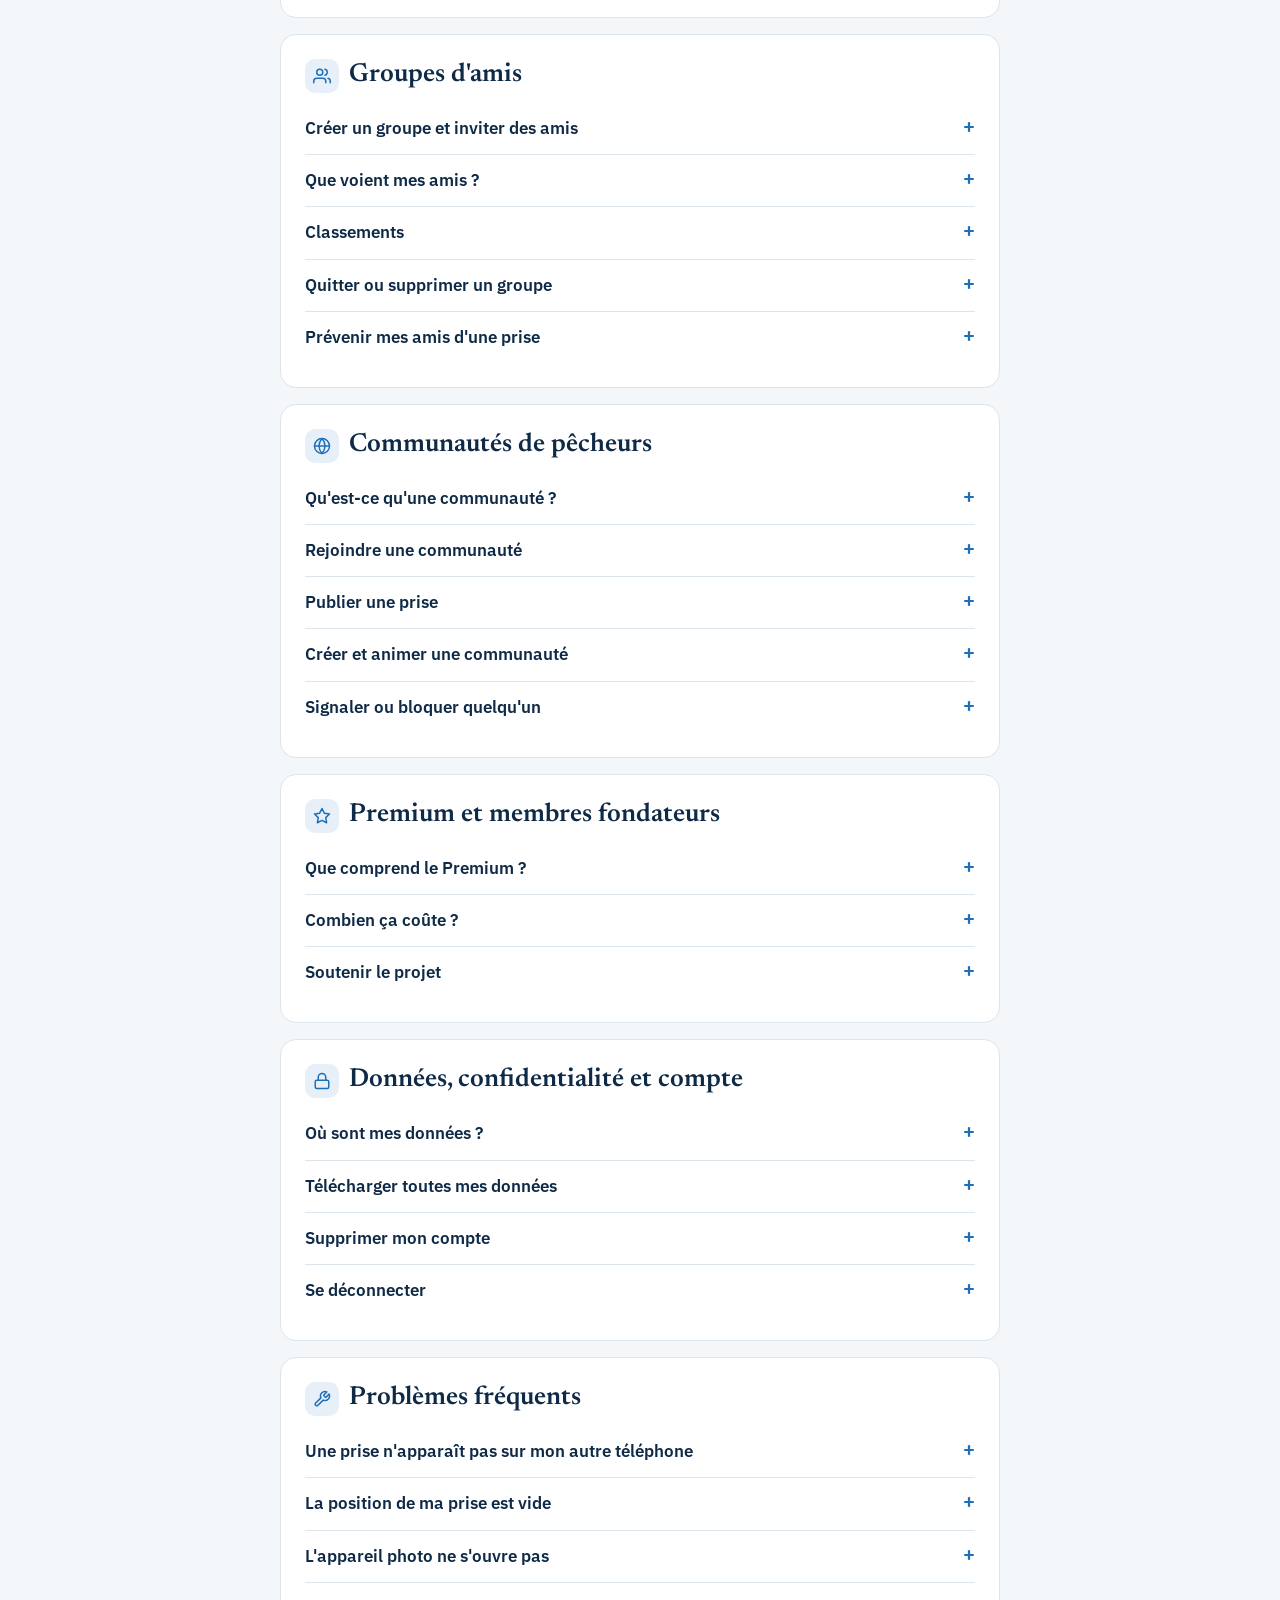
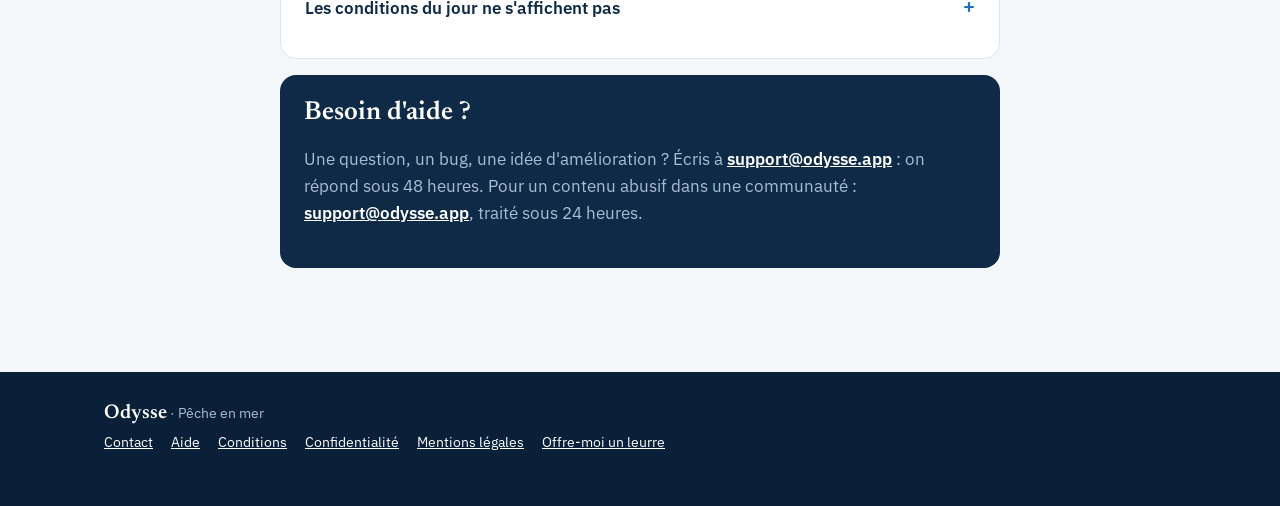
==== commit baa82f80: "Menu et pied de page sur toutes les pages, langues" ====
--- a/aide.html
+++ b/aide.html
@@ -40,6 +40,14 @@
   </style>
 </head>
 <body>
+  <nav class="topnav">
+    <div class="navwrap">
+      <a class="logo" href="index.html"><b>Odysse</b><span>Pêche en mer</span></a>
+      <div class="links"><a href="index.html#app">L'app</a><a href="index.html#tarifs">Tarifs</a><a href="aide.html" aria-current="page">Aide</a><a href="index.html#soutenir">Soutenir</a></div>
+      <a class="btn btn-lure nav-lure" href="https://ko-fi.com/odysse" target="_blank" rel="noopener"><svg class="lure-ico" width="20" height="20" viewBox="0 0 24 24" fill="none" stroke="currentColor" stroke-width="1.8" stroke-linecap="round" stroke-linejoin="round" aria-hidden="true"><path d="M4 11.5c2.5-3.6 8-5 12.5-3.3 1.9.7 3.2 2 3.7 3.6-.5 1.6-1.8 2.9-3.7 3.6C12 17.1 6.5 15.7 4 12.1z"/><path d="M4 11.8 1.5 14"/><circle cx="16" cy="10.8" r="1"/><path d="M20.2 11.8H23"/><path d="M10.5 16.2v2.3a1.6 1.6 0 0 0 3.2 0"/><path d="M8 12.5c1.5.6 3.5.8 5.5.4"/></svg><span>Offre-moi un leurre</span></a>
+      <a class="btn btn-light" href="mailto:contact@odysse.app?subject=B%C3%AAta%20Odysse">Rejoindre la bêta</a>
+    </div>
+  </nav>
   <header>
     <div class="wrap">
       <div class="kicker"><a href="index.html" style="color:inherit;text-decoration:none">Odysse · Pêche en mer</a></div>
@@ -359,12 +367,13 @@
     </section>
   </main>
 
-  <footer class="wrap">
-    <a href="index.html">Accueil</a>
-    <a href="conditions.html">Conditions d'utilisation</a>
-    <a href="confidentialite.html">Confidentialité</a>
-    <a href="mentions-legales.html">Mentions légales</a>
+  <footer class="site">
+    <div class="navwrap">
+      <p><b class="foot-logo">Odysse</b> · Pêche en mer</p>
+      <p class="foot-links"><a href="mailto:contact@odysse.app">Contact</a><a href="aide.html">Aide</a><a href="conditions.html">Conditions</a><a href="confidentialite.html">Confidentialité</a><a href="mentions-legales.html">Mentions légales</a><a href="https://ko-fi.com/odysse" target="_blank" rel="noopener">Offre-moi un leurre</a></p>
+    </div>
   </footer>
+  <a class="lure-float" href="https://ko-fi.com/odysse" target="_blank" rel="noopener" aria-label="Offre-moi un leurre sur Ko-fi"><svg class="lure-ico" width="20" height="20" viewBox="0 0 24 24" fill="none" stroke="currentColor" stroke-width="1.8" stroke-linecap="round" stroke-linejoin="round" aria-hidden="true"><path d="M4 11.5c2.5-3.6 8-5 12.5-3.3 1.9.7 3.2 2 3.7 3.6-.5 1.6-1.8 2.9-3.7 3.6C12 17.1 6.5 15.7 4 12.1z"/><path d="M4 11.8 1.5 14"/><circle cx="16" cy="10.8" r="1"/><path d="M20.2 11.8H23"/><path d="M10.5 16.2v2.3a1.6 1.6 0 0 0 3.2 0"/><path d="M8 12.5c1.5.6 3.5.8 5.5.4"/></svg><span>Offre-moi un leurre</span></a>
 
   <script>
     // Recherche : n'affiche que les questions qui contiennent les mots tapés, et les ouvre.
--- a/style.css
+++ b/style.css
@@ -7,6 +7,7 @@
   --text: #0e2a47;
   --muted: #5e738a;
   --accent: #1f6fb8;
+  --gold: #c98a1e;
 }
 * { box-sizing: border-box; }
 body {
@@ -109,3 +110,33 @@
   .grid, .grid-2, .legend { grid-template-columns: 1fr; }
   .hero h1 { font-size: 40px; }
 }
+
+/* Menu et pied de page communs (mêmes que l'accueil) */
+.topnav { position: sticky; top: 0; z-index: 10; background: rgba(14, 42, 71, 0.95); backdrop-filter: blur(10px); }
+.navwrap { max-width: 1120px; margin: 0 auto; padding: 0 24px; display: flex; align-items: center; gap: 24px; min-height: 64px; }
+.topnav .logo { color: #fff; text-decoration: none; display: flex; align-items: baseline; gap: 10px; }
+.topnav .logo b { font: 600 22px 'Newsreader', serif; }
+.topnav .logo span { font: 500 11px 'IBM Plex Mono', monospace; letter-spacing: 2px; color: var(--deep-2); text-transform: uppercase; }
+.topnav .links { display: flex; gap: 22px; margin-left: auto; }
+.topnav .links a { color: var(--deep-2); text-decoration: none; font-size: 15px; }
+.topnav .links a:hover, .topnav .links a[aria-current] { color: #fff; }
+.btn { display: inline-flex; align-items: center; gap: 8px; padding: 9px 16px; border-radius: 12px; font-weight: 600; font-size: 15px; text-decoration: none; white-space: nowrap; }
+.btn-light { background: #fff; color: var(--deep); }
+.btn-lure { background: var(--gold); color: #fff; }
+.btn-lure:hover { background: #b57a14; }
+.nav-lure { font-size: 14px; padding: 8px 14px; }
+header { padding-top: 40px; }
+.lang-switch { display: inline-block; margin: 4px 0 14px; padding: 6px 14px; border-radius: 999px; border: 1px solid rgba(255, 255, 255, 0.35); color: #fff; text-decoration: none; font-size: 14px; }
+.lang-switch:hover { background: rgba(255, 255, 255, 0.1); }
+footer.site { background: #0a2038; color: var(--deep-2); padding: 30px 0 40px; font-size: 14px; margin-top: 24px; }
+footer.site .navwrap { flex-direction: column; align-items: flex-start; gap: 6px; }
+footer.site p { margin: 0; }
+footer.site .foot-logo { color: #fff; font: 600 20px 'Newsreader', serif; }
+footer.site .foot-links a { color: #fff; margin-right: 18px; white-space: nowrap; display: inline-block; }
+.lure-float { position: fixed; right: 18px; bottom: 18px; z-index: 20; display: inline-flex; align-items: center; gap: 8px; padding: 12px 18px; border-radius: 999px; background: var(--gold); color: #fff; font-weight: 600; font-size: 15px; text-decoration: none; box-shadow: 0 10px 24px rgba(14, 42, 71, 0.25); }
+@media (max-width: 900px) {
+  .topnav .links, .topnav .logo span, .nav-lure { display: none; }
+  .topnav .btn-light { margin-left: auto; }
+  .lure-float { padding: 12px; }
+  .lure-float span { display: none; }
+}
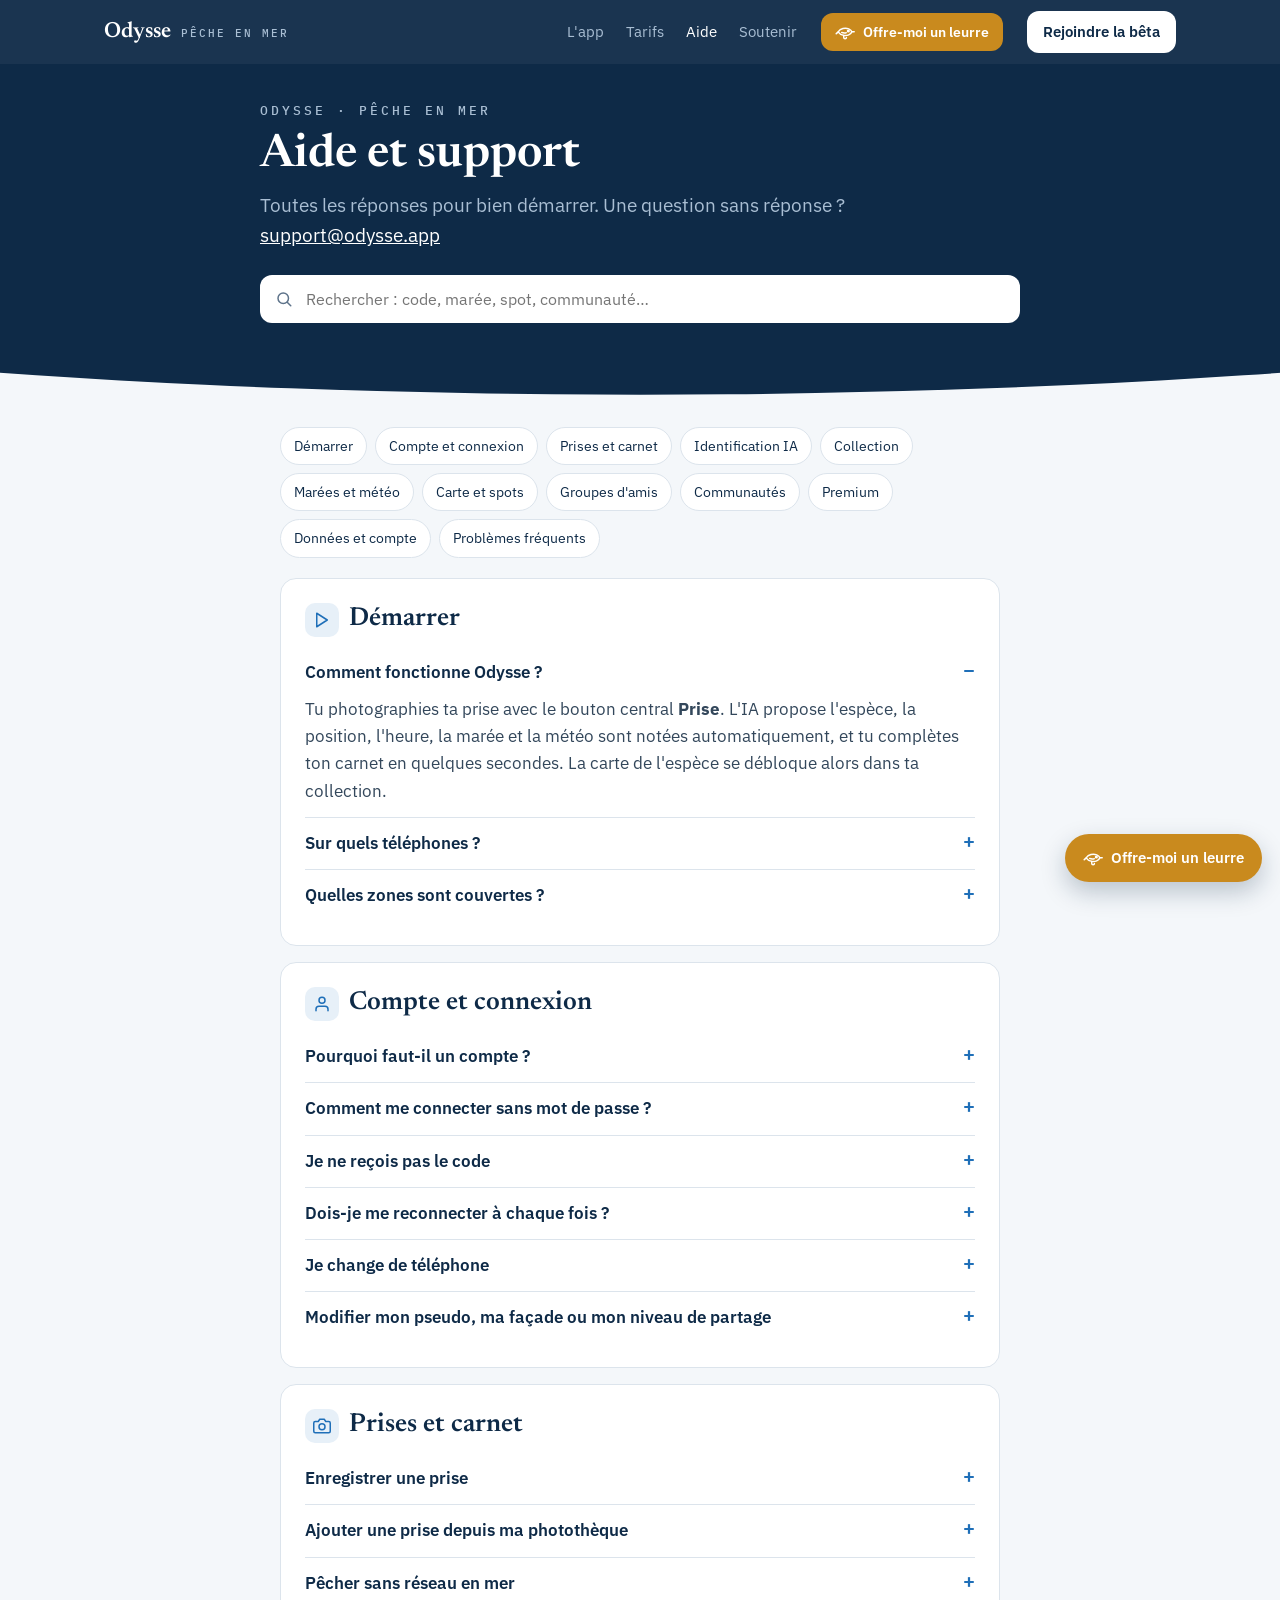
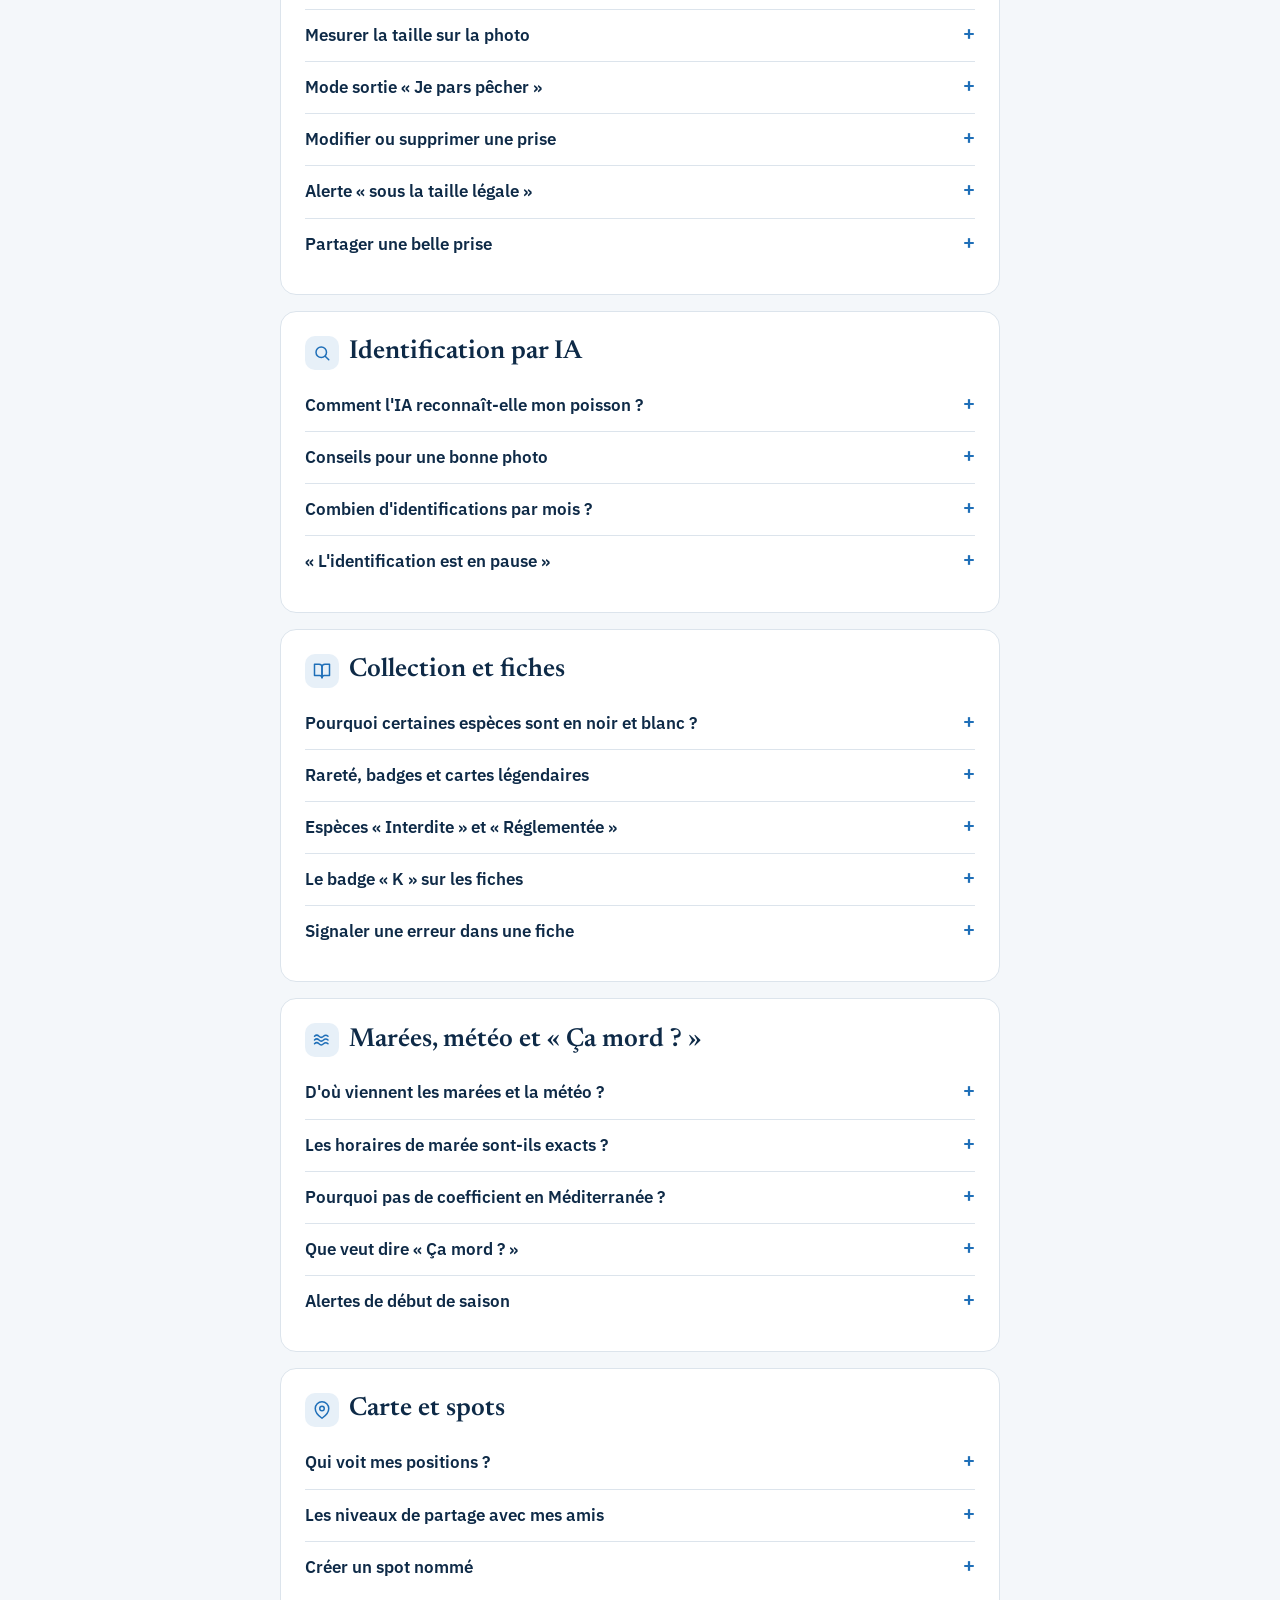
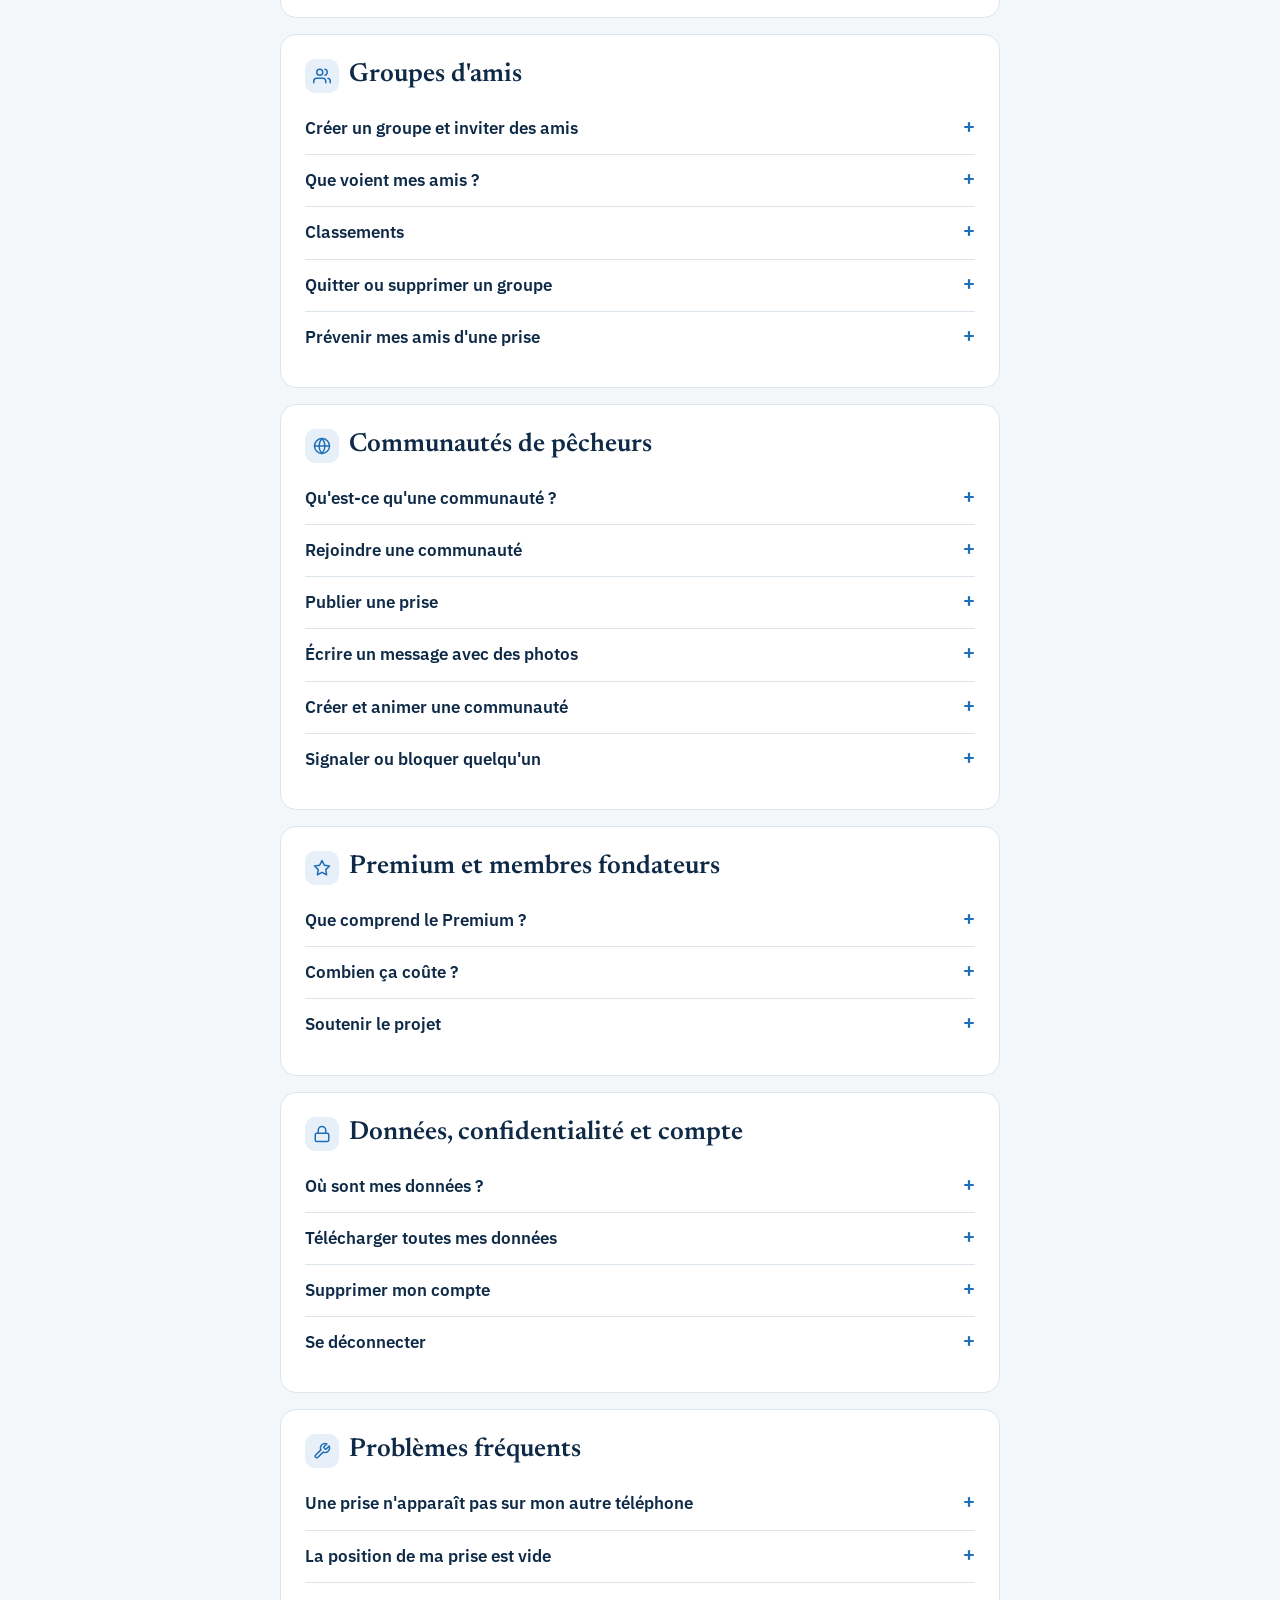
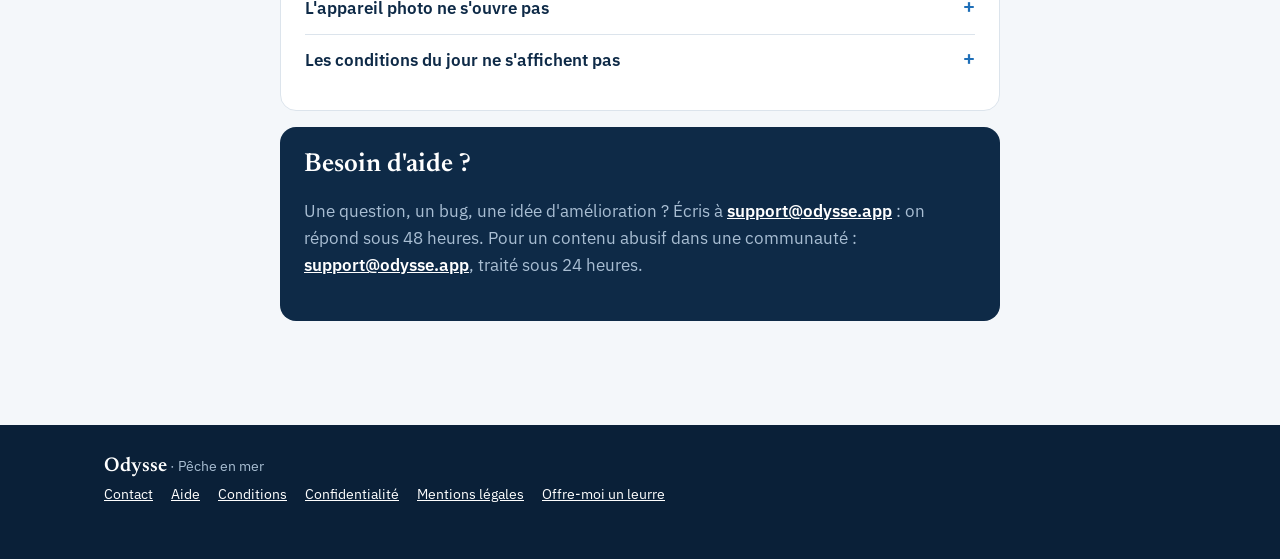
==== commit 678af381: "Communautés : messages avec photos, position au choix par publication Co-Authored-By: Claude Opus 5." ====
--- a/aide.html
+++ b/aide.html
@@ -246,7 +246,7 @@
           <li><strong>Zone</strong> : une position floutée à environ 2 km, calculée par le serveur.</li>
           <li><strong>Précis</strong> : le point exact, pour tes amis de confiance.</li>
         </ul>
-        <p>Dans les communautés, aucune position n'est jamais montrée, quel que soit ce réglage.</p>
+        <p>Ce réglage ne s'applique pas aux communautés : là, tu choisis la position montrée à chaque prise publiée (aucune par défaut).</p>
       </details>
       <details>
         <summary>Créer un spot nommé</summary>
@@ -282,7 +282,7 @@
       <h2><span class="ico"><svg width="18" height="18" viewBox="0 0 24 24" fill="none" stroke="#1F6FB8" stroke-width="2" stroke-linecap="round" stroke-linejoin="round" aria-hidden="true"><circle cx="12" cy="12" r="10"/><line x1="2" y1="12" x2="22" y2="12"/><path d="M12 2a15.3 15.3 0 0 1 4 10 15.3 15.3 0 0 1-4 10 15.3 15.3 0 0 1-4-10 15.3 15.3 0 0 1 4-10z"/></svg></span>Communautés de pêcheurs</h2>
       <details>
         <summary>Qu'est-ce qu'une communauté ?</summary>
-        <p>Un groupe plus large de pêcheurs (par façade ou par technique), souvent des inconnus. Tu choisis chaque prise que tu y publies, une par une, et <strong>aucune position n'y est jamais montrée</strong>.</p>
+        <p>Un groupe plus large de pêcheurs (par façade ou par technique), souvent des inconnus, comme un groupe sur un réseau social : messages, photos et prises de ton choix. Pour chaque prise publiée, tu choisis la position montrée : <strong>aucune</strong> (par défaut), une <strong>zone floutée</strong> d'environ 2 km ou le <strong>point précis</strong>.</p>
       </details>
       <details>
         <summary>Rejoindre une communauté</summary>
@@ -290,7 +290,11 @@
       </details>
       <details>
         <summary>Publier une prise</summary>
-        <p>Ouvre ta prise, puis « Publier dans une communauté ». Les prises sous la taille légale ne peuvent pas être publiées.</p>
+        <p>Dans la communauté, touche « Une prise » (ou, depuis ta prise, « Publier dans une communauté »). Choisis la communauté et la position montrée : aucune, zone floutée ou point précis. Tu peux la changer ensuite avec le menu « … » de ta publication. Les prises sous la taille légale ne peuvent pas être publiées.</p>
+      </details>
+      <details>
+        <summary>Écrire un message avec des photos</summary>
+        <p>Dans la communauté, touche « Écris quelque chose… » : une question, une sortie à organiser, du matériel à montrer, avec jusqu'à 4 photos. Les photos sont réenregistrées avant l'envoi, ce qui retire leur position GPS.</p>
       </details>
       <details>
         <summary>Créer et animer une communauté</summary>
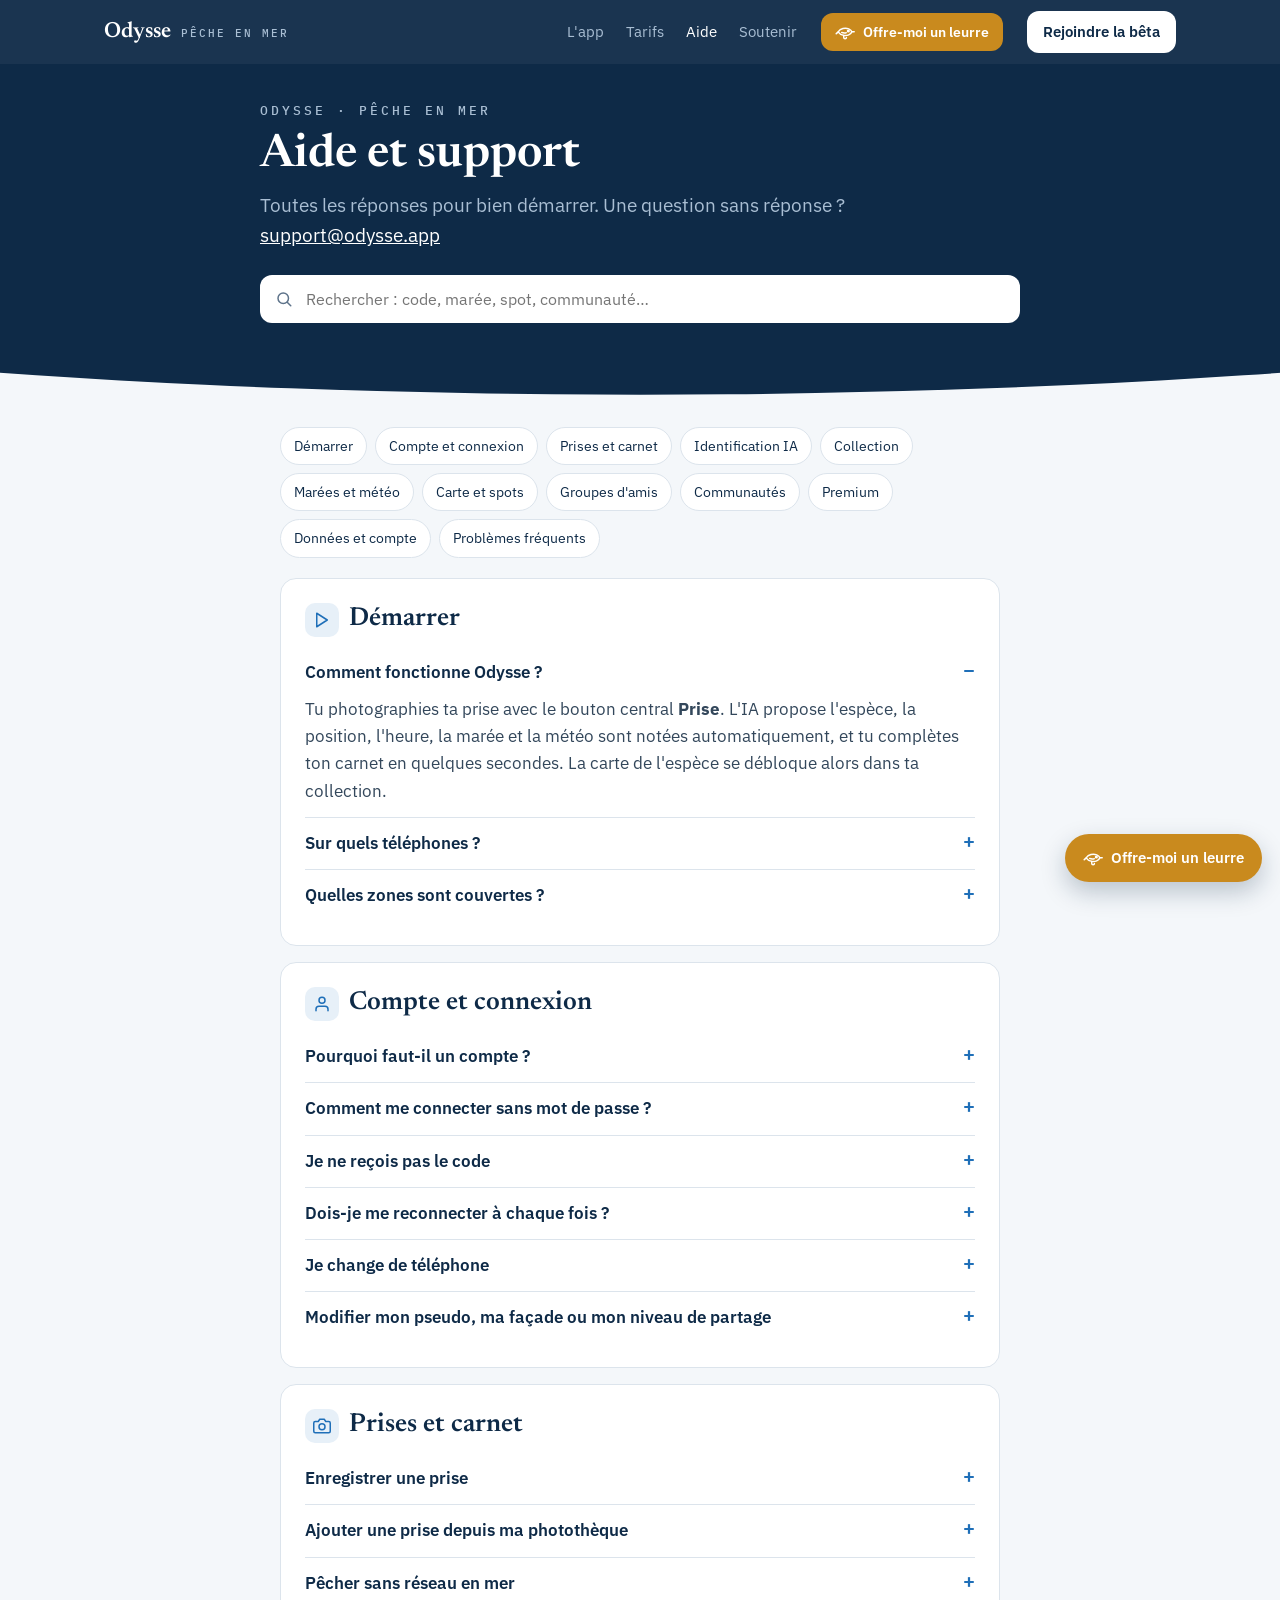
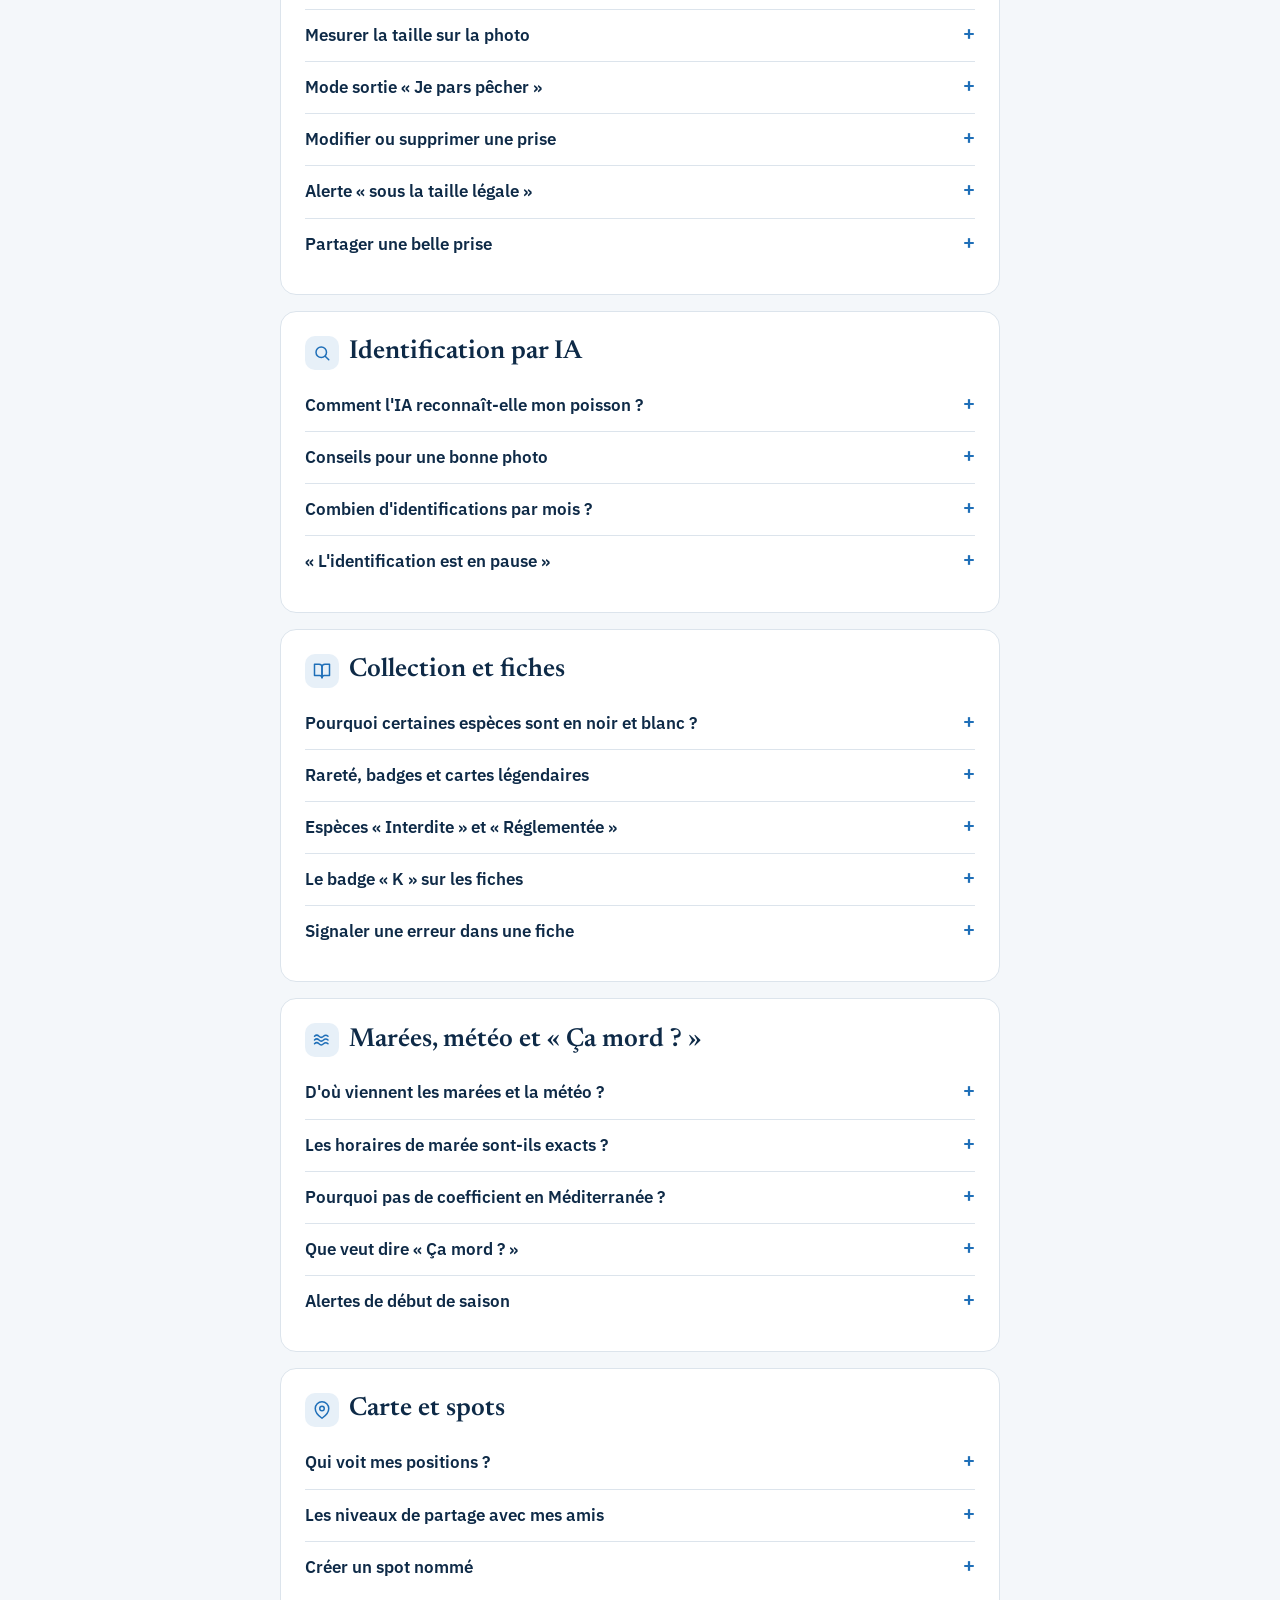
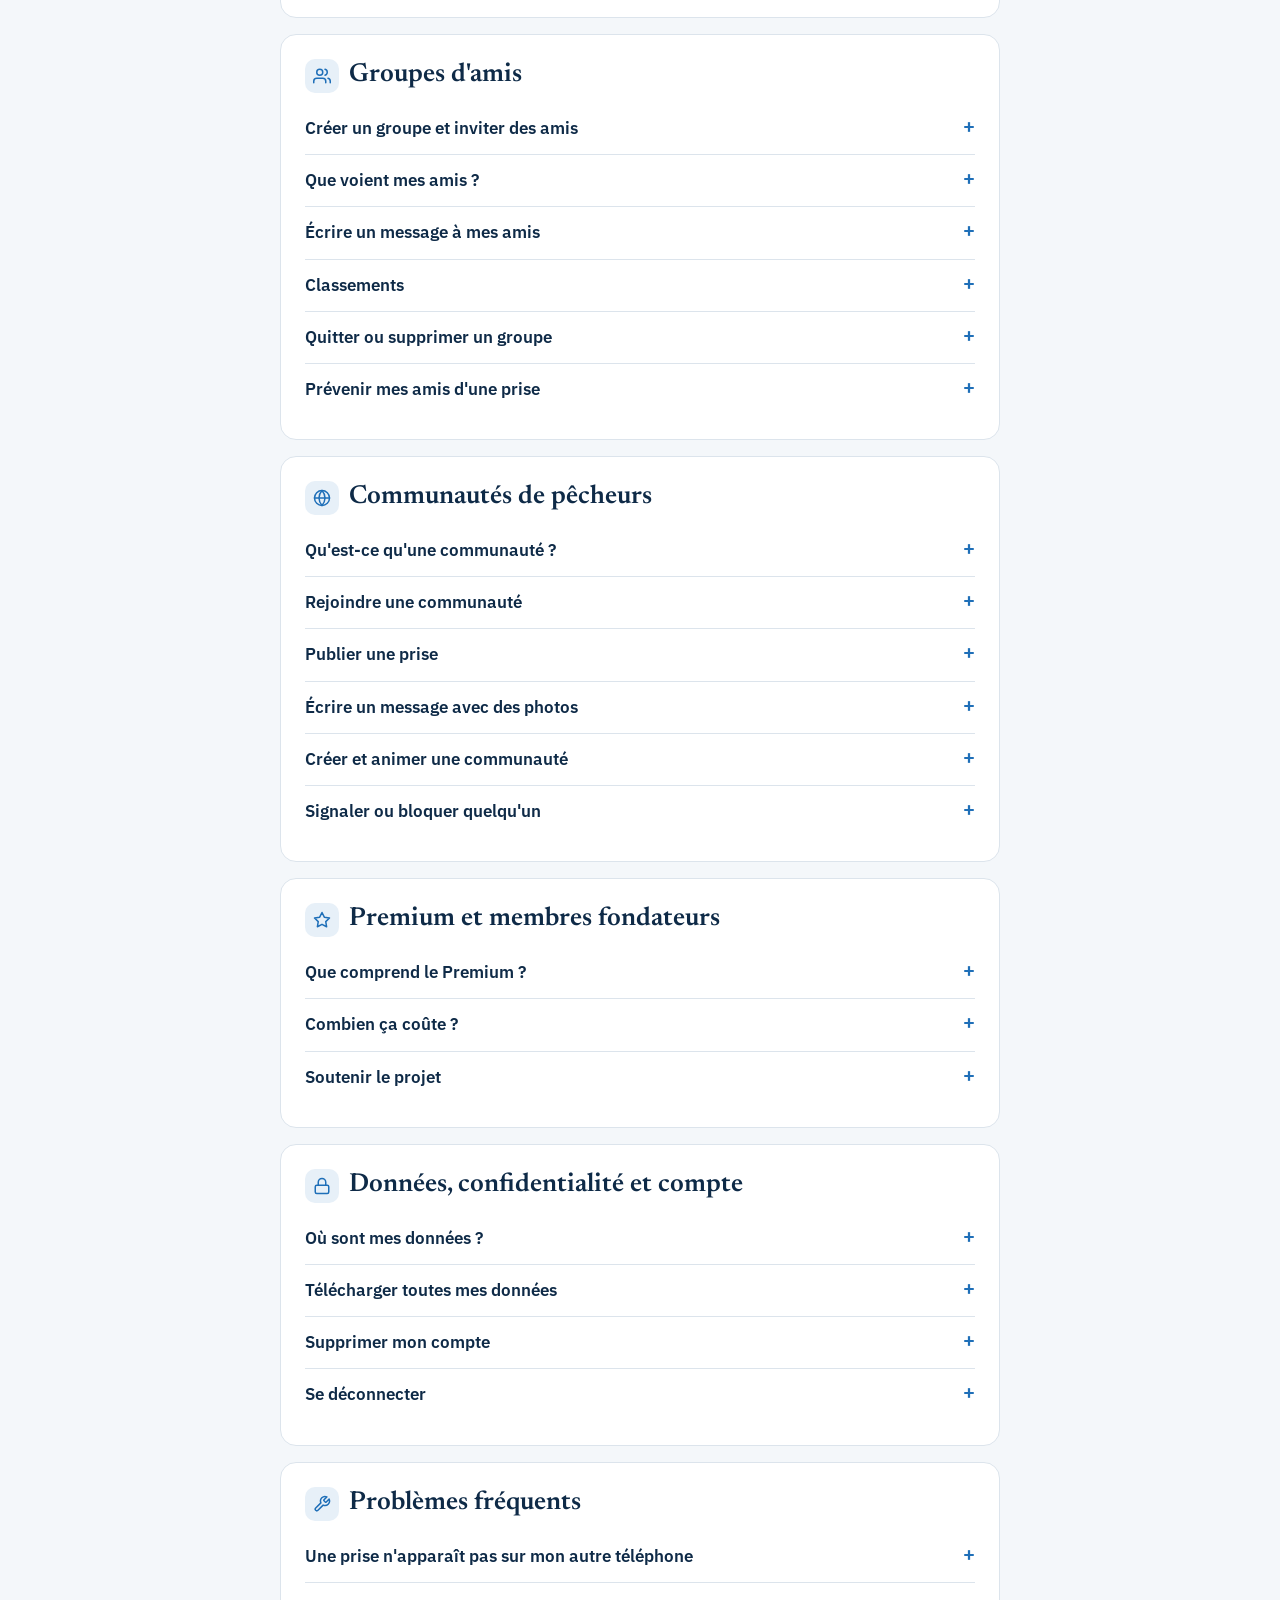
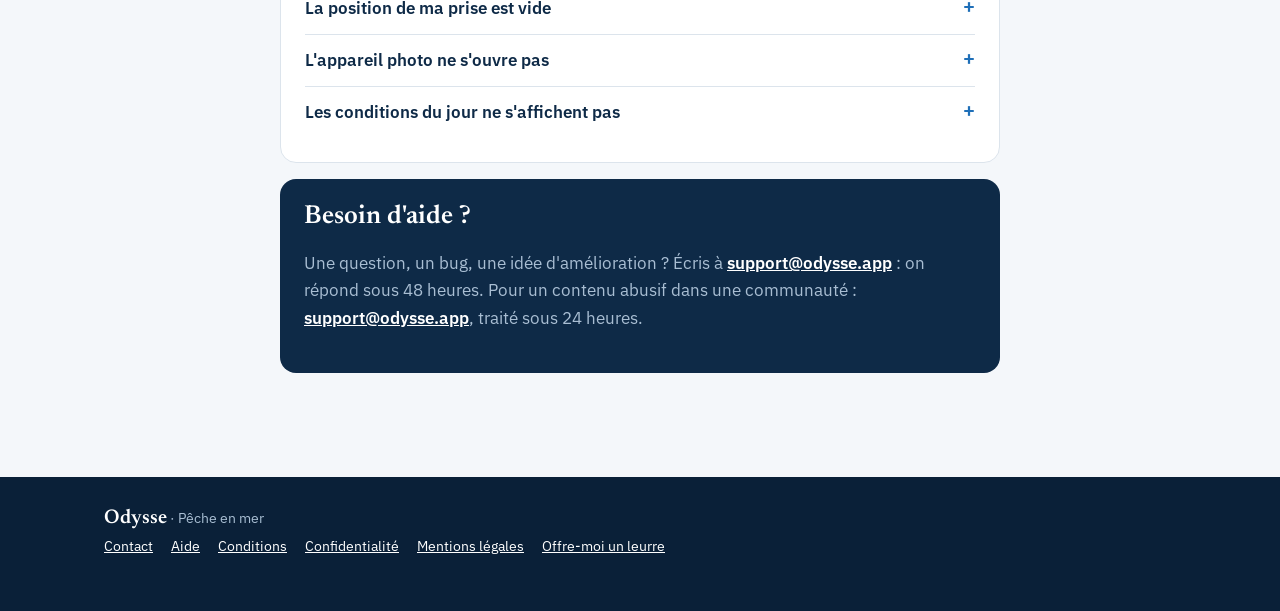
==== commit 9099bea7: "Aide : messages dans les groupes, code d'invitation Co-Authored-By: Claude Opus 5.5 <noreply@anthrop" ====
--- a/aide.html
+++ b/aide.html
@@ -258,11 +258,15 @@
       <h2><span class="ico"><svg width="18" height="18" viewBox="0 0 24 24" fill="none" stroke="#1F6FB8" stroke-width="2" stroke-linecap="round" stroke-linejoin="round" aria-hidden="true"><path d="M17 21v-2a4 4 0 0 0-4-4H5a4 4 0 0 0-4 4v2"/><circle cx="9" cy="7" r="4"/><path d="M23 21v-2a4 4 0 0 0-3-3.87"/><path d="M16 3.13a4 4 0 0 1 0 7.75"/></svg></span>Groupes d'amis</h2>
       <details>
         <summary>Créer un groupe et inviter des amis</summary>
-        <p>Onglet <strong>Groupes</strong> → « Créer un groupe », puis « Inviter des amis » : envoie le lien par WhatsApp, SMS ou e-mail. Il reste valable 14 jours. Tes amis peuvent aussi saisir le code dans « Rejoindre avec un code ».</p>
+        <p>Onglet <strong>Groupes</strong> → « Créer un groupe », puis « Inviter des amis » : le code d'invitation s'affiche à l'écran. Copie-le ou partage l'invitation par WhatsApp, SMS ou e-mail. Il reste valable 14 jours. Ton ami ouvre Odysse → Groupes → « Rejoindre avec un code » et le saisit (avec ou sans espaces).</p>
       </details>
       <details>
         <summary>Que voient mes amis ?</summary>
         <p>Tes prises (espèce, photo, taille, date) dans le fil du groupe, et ta position selon ton niveau de partage. Ils peuvent réagir et commenter.</p>
+      </details>
+      <details>
+        <summary>Écrire un message à mes amis</summary>
+        <p>Dans le groupe, touche « Écris quelque chose… » : une sortie à organiser, une question, du matériel, avec jusqu'à 4 photos (envoyées sans leur position GPS). Seuls les membres du groupe le voient, peuvent réagir et commenter, et sont prévenus s'ils ont gardé les notifications du groupe.</p>
       </details>
       <details>
         <summary>Classements</summary>
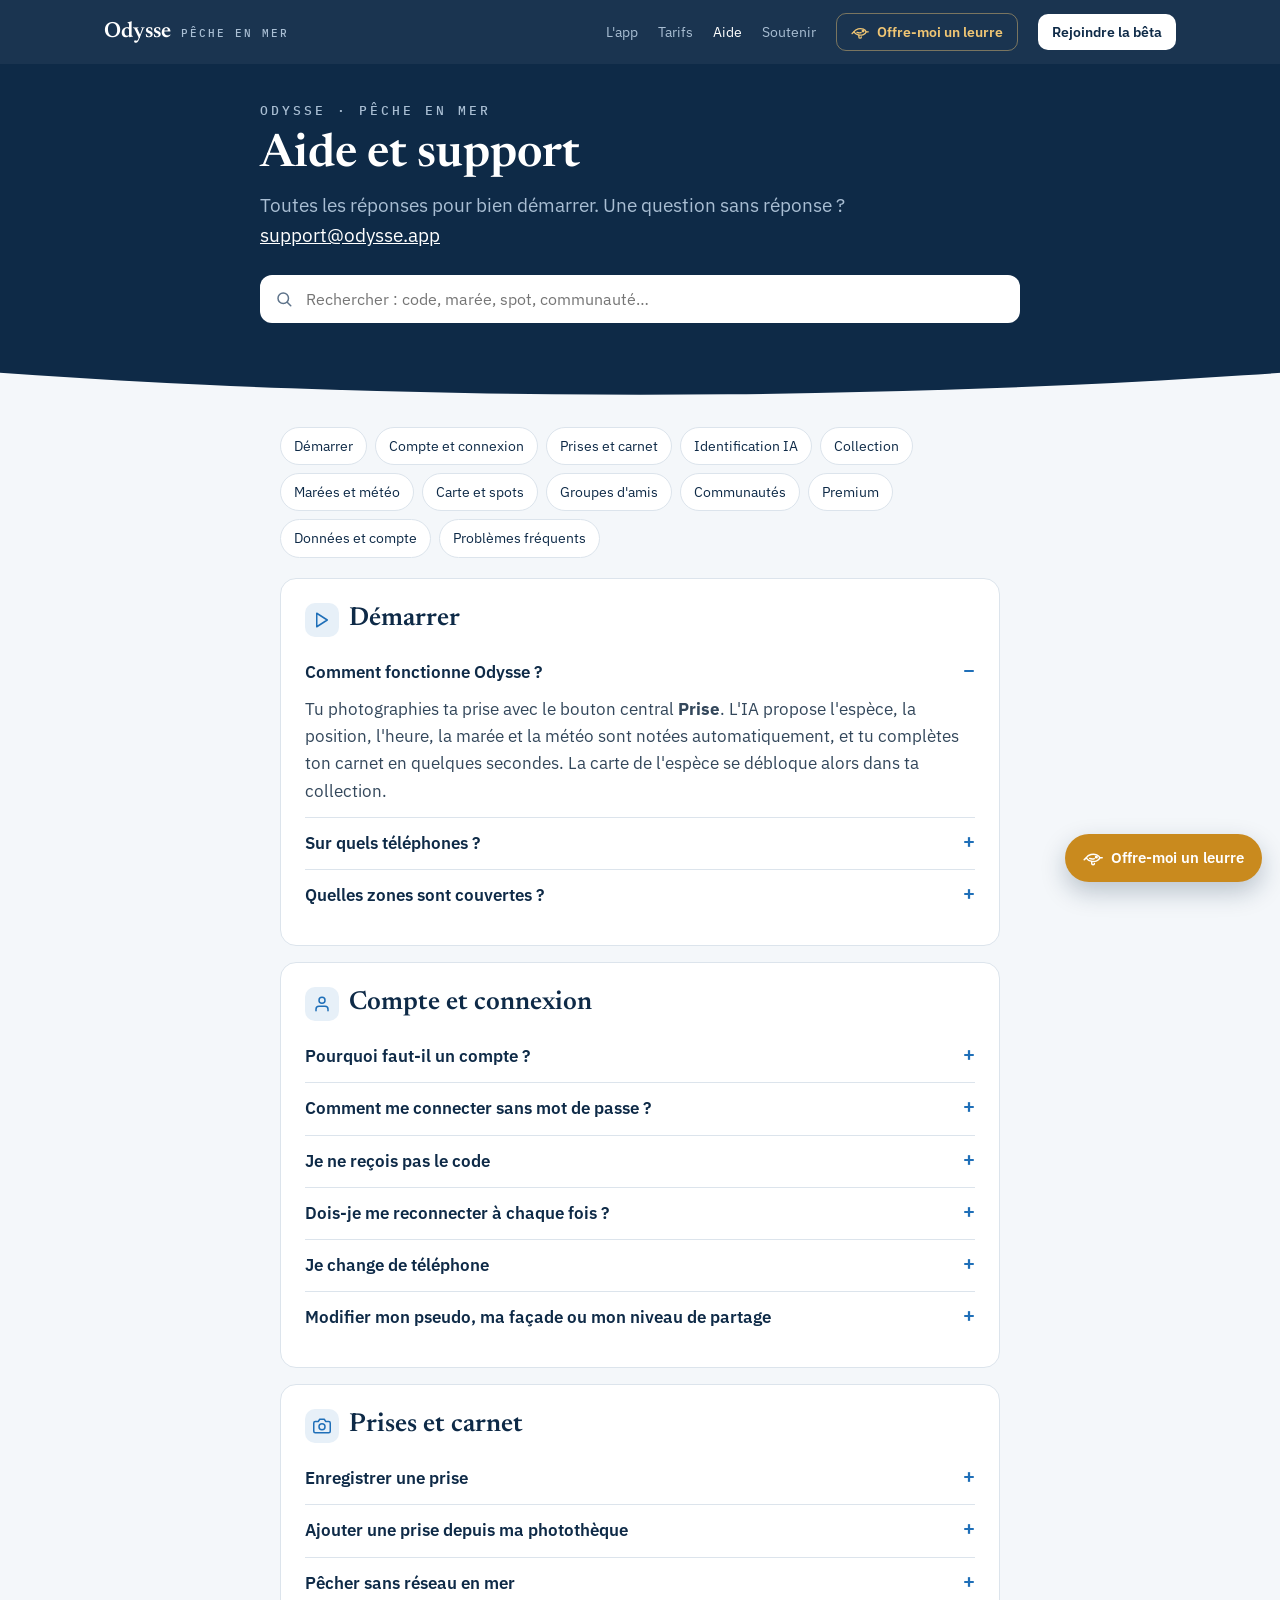
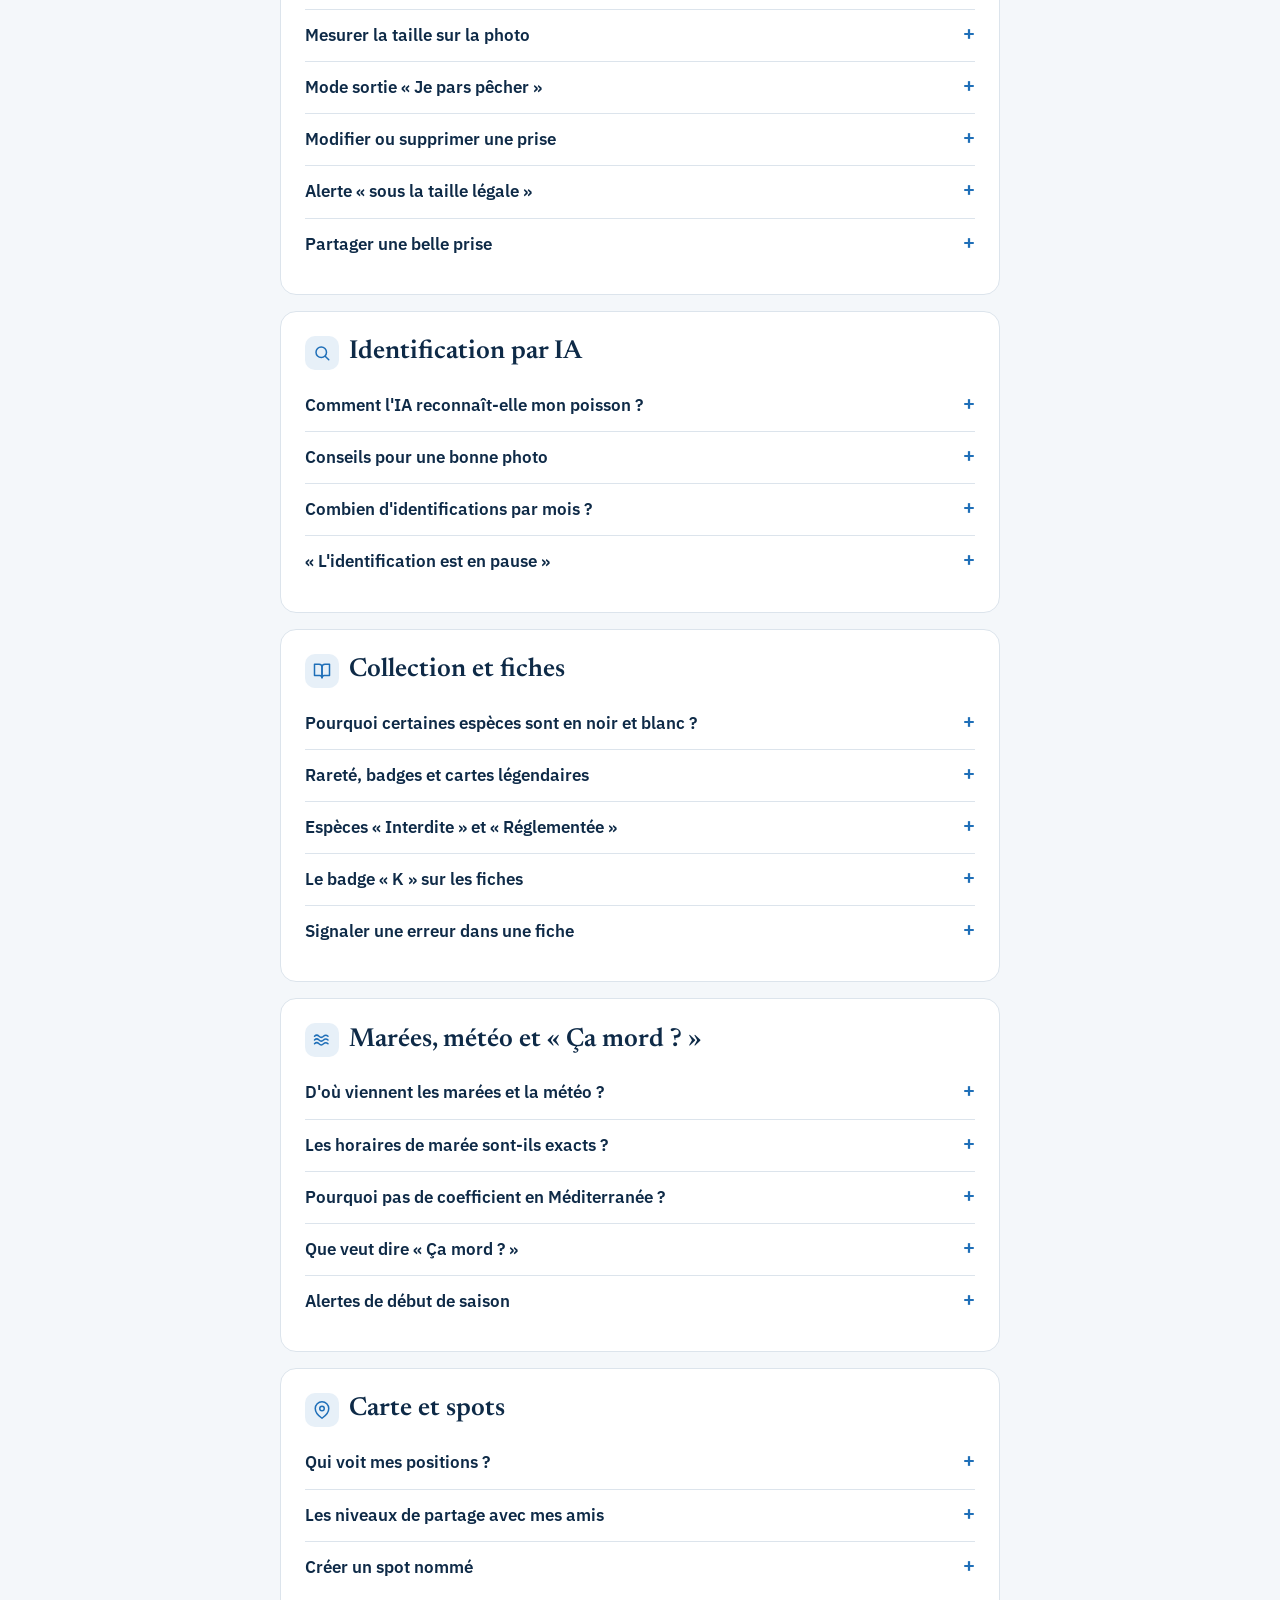
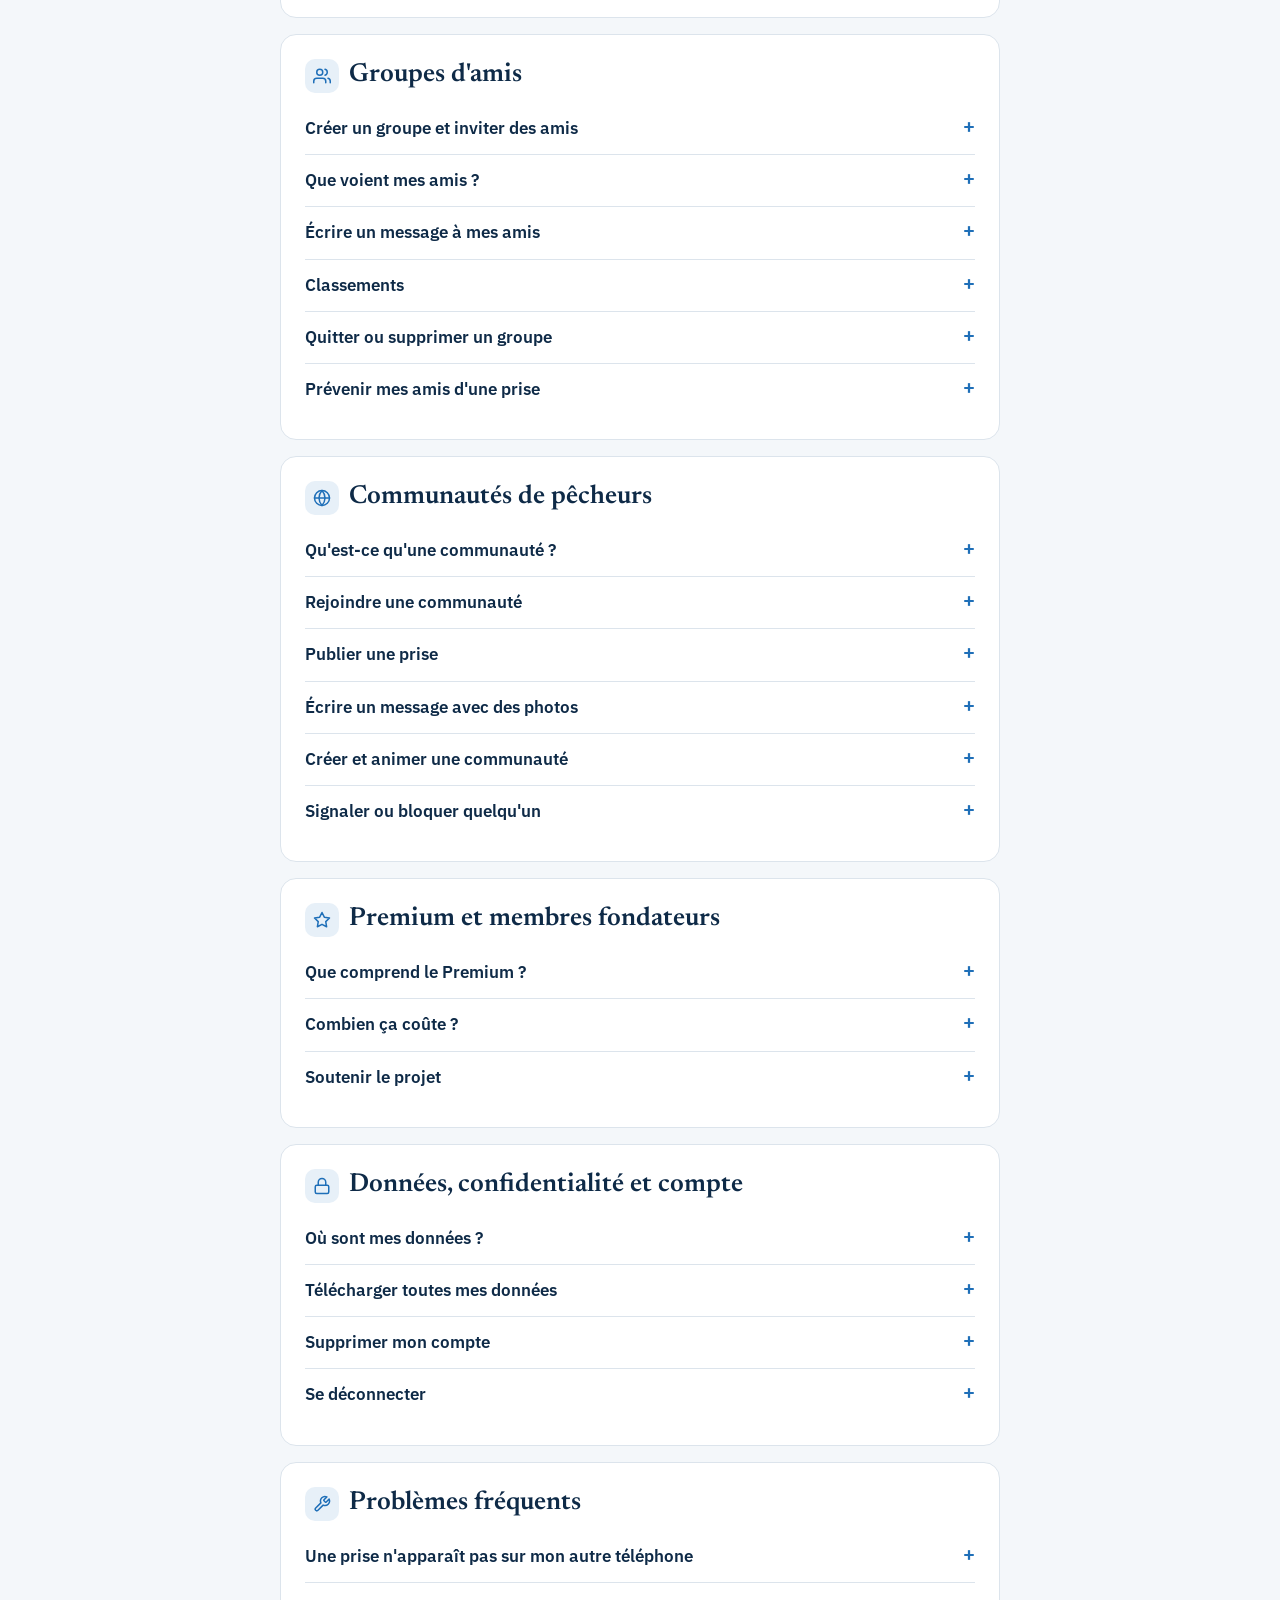
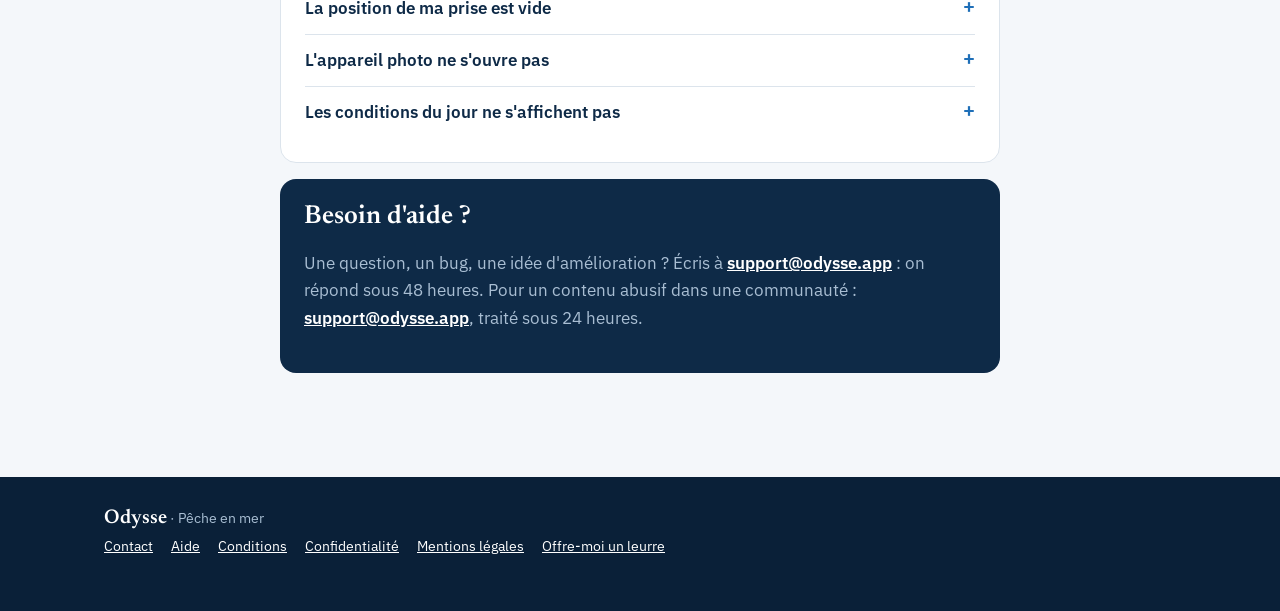
==== commit ee7901e0: "Aide : « offre de lancement » à la place de « bêta » (Premium offert pour une durée limitée) Co-Auth" ====
--- a/aide.html
+++ b/aide.html
@@ -177,11 +177,11 @@
       </details>
       <details>
         <summary>Combien d'identifications par mois ?</summary>
-        <p>Pendant la bêta, <strong>30 identifications par mois</strong> et par compte, remises à zéro le 1er du mois. Le compteur s'affiche sous le bouton « Identifier ». Le choix manuel de l'espèce reste toujours possible, sans limite.</p>
+        <p>Pendant l'offre de lancement, <strong>30 identifications par mois</strong> et par compte, remises à zéro le 1er du mois. Le compteur s'affiche sous le bouton « Identifier ». Le choix manuel de l'espèce reste toujours possible, sans limite.</p>
       </details>
       <details>
         <summary>« L'identification est en pause »</summary>
-        <p>Chaque photo analysée a un coût réel. Si le budget de la bêta est atteint pour le mois, l'identification se met en pause pour tout le monde jusqu'au 1er du mois suivant. Tu peux continuer à enregistrer tes prises en choisissant l'espèce à la main.</p>
+        <p>Chaque photo analysée a un coût réel. Si le budget du mois est atteint, l'identification se met en pause pour tout le monde jusqu'au 1er du mois suivant. Tu peux continuer à enregistrer tes prises en choisissant l'espèce à la main.</p>
       </details>
     </section>
 
@@ -229,7 +229,7 @@
       </details>
       <details>
         <summary>Alertes de début de saison</summary>
-        <p>Sur la fiche d'une espèce, active l'alerte : tu es prévenu quand sa saison commence. Les alertes et le calendrier personnel font partie du Premium (offert pendant la bêta).</p>
+        <p>Sur la fiche d'une espèce, active l'alerte : tu es prévenu quand sa saison commence. Les alertes et le calendrier personnel font partie du Premium (offert pendant le lancement).</p>
       </details>
     </section>
 
@@ -302,7 +302,7 @@
       </details>
       <details>
         <summary>Créer et animer une communauté</summary>
-        <p>La création est réservée au Premium (offert pendant la bêta). Tu deviens admin : tu acceptes les membres, tu peux retirer une publication, exclure quelqu'un et nommer d'autres admins.</p>
+        <p>La création est réservée au Premium (offert pendant le lancement). Tu deviens admin : tu acceptes les membres, tu peux retirer une publication, exclure quelqu'un et nommer d'autres admins.</p>
       </details>
       <details>
         <summary>Signaler ou bloquer quelqu'un</summary>
@@ -318,7 +318,7 @@
       </details>
       <details>
         <summary>Combien ça coûte ?</summary>
-        <p><strong>Rien pendant la bêta</strong> : le Premium est offert à tous, sans paiement dans l'app. Les inscrits de la bêta deviennent <strong>membres fondateurs</strong> et garderont un avantage quand il deviendra payant.</p>
+        <p><strong>Rien pendant l'offre de lancement</strong> : le Premium est offert à tous pendant une durée limitée, sans paiement dans l'app. Les premiers inscrits deviennent <strong>membres fondateurs</strong> et garderont un avantage quand il deviendra payant.</p>
       </details>
       <details>
         <summary>Soutenir le projet</summary>
--- a/style.css
+++ b/style.css
@@ -140,3 +140,15 @@
   .lure-float { padding: 12px; }
   .lure-float span { display: none; }
 }
+
+/* Menu du haut : boutons discrets, tout sur une ligne */
+.navwrap { gap: 20px; }
+.topnav .links { gap: 20px; }
+.topnav .links a { white-space: nowrap; font-size: 14px; }
+.topnav .btn { padding: 7px 14px; font-size: 14px; border-radius: 10px; }
+.topnav .nav-lure { background: transparent; color: #f0c674; border: 1px solid rgba(240, 198, 116, 0.45); }
+.topnav .nav-lure:hover { background: rgba(240, 198, 116, 0.12); }
+.topnav .nav-lure .lure-ico { width: 18px; height: 18px; }
+@media (max-width: 1180px) {
+  .topnav .nav-lure, .topnav .logo span { display: none; }
+}
